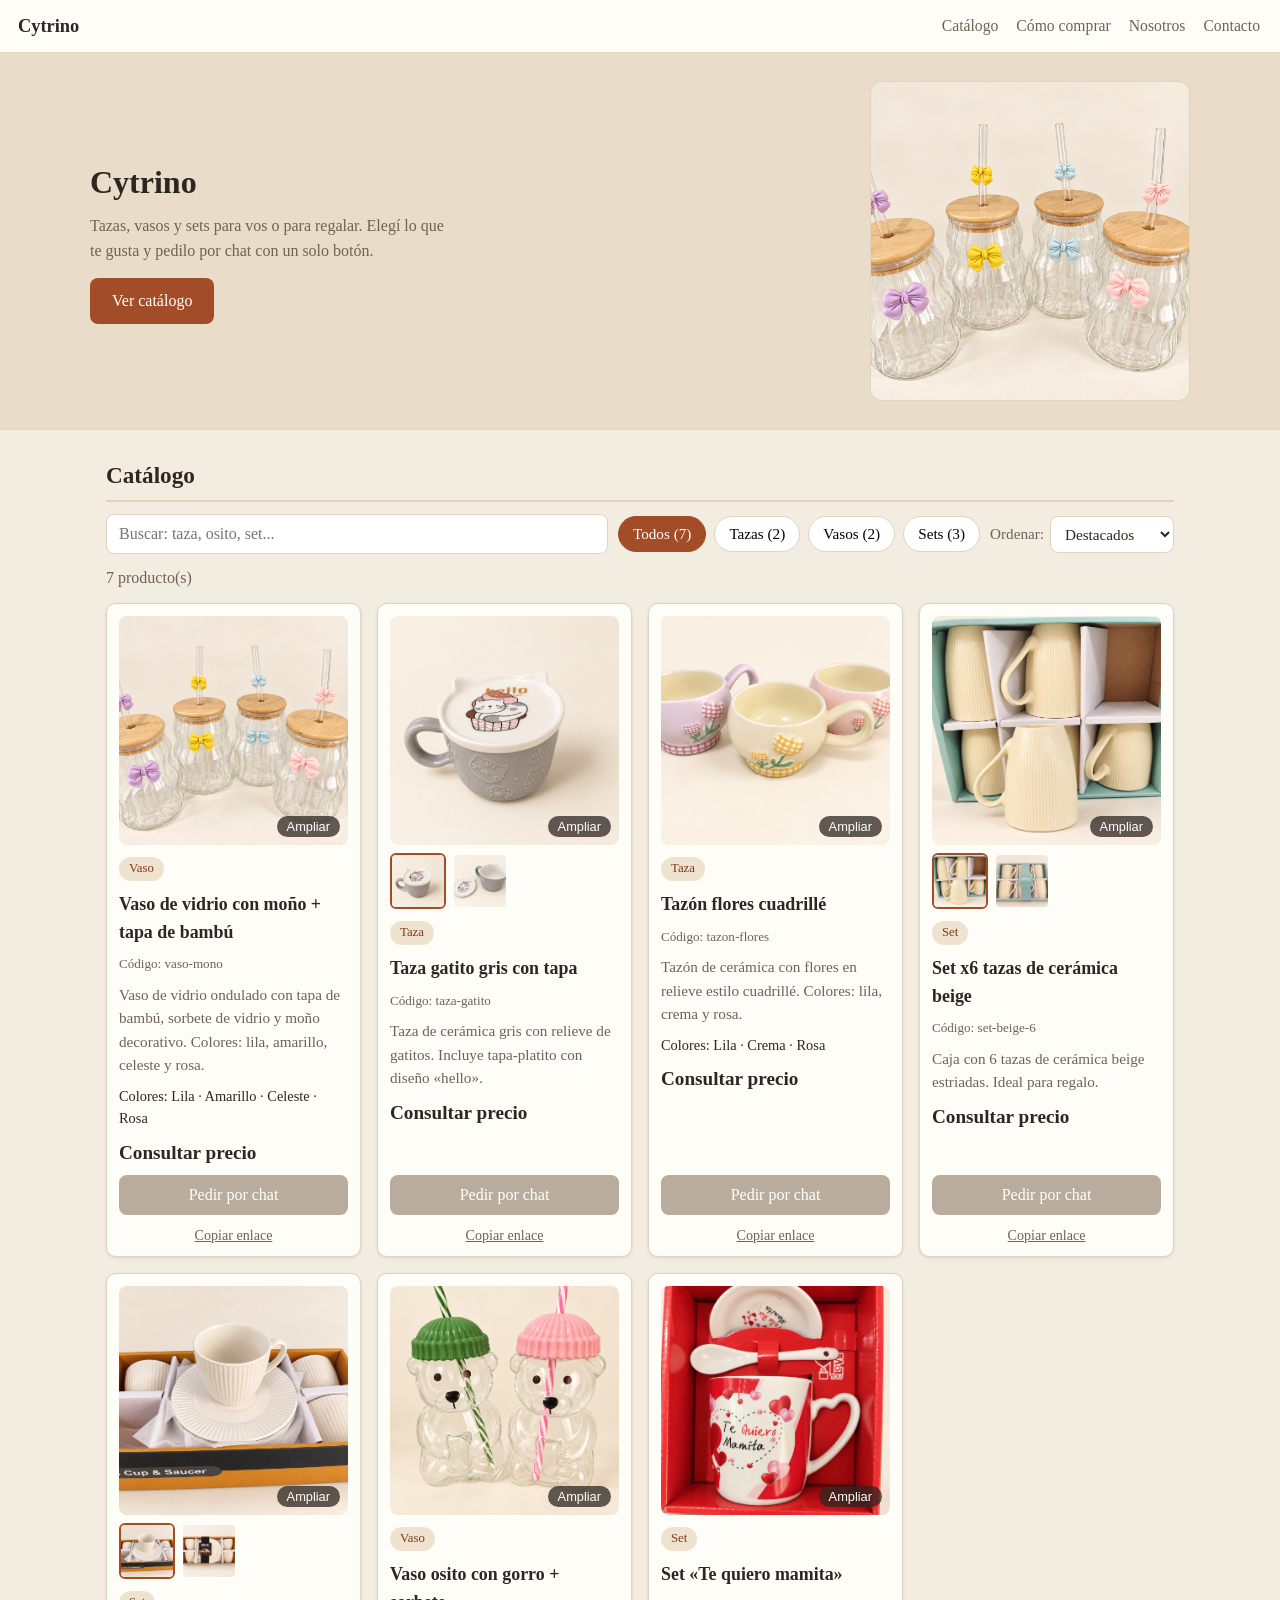
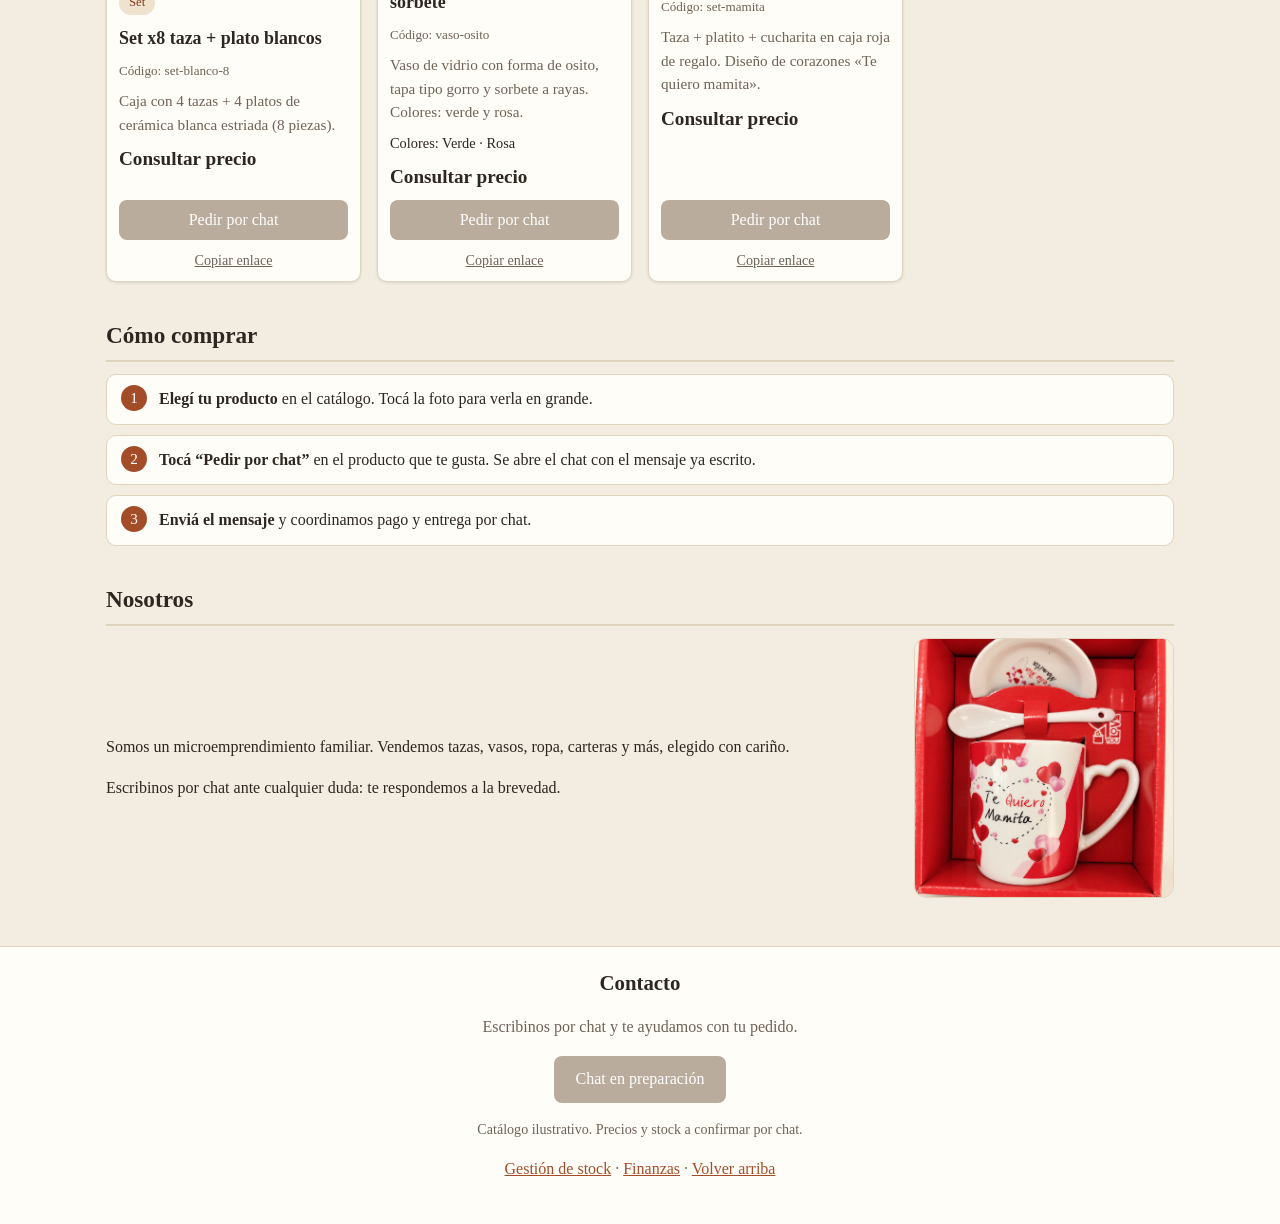
==== index.html @ cba18185 "feat: finanzas con ventas, gastos, costos, balance mensual y Excel" ====
<!DOCTYPE html>
<html lang="es">
<head>
  <meta charset="UTF-8">
  <meta name="viewport" content="width=device-width, initial-scale=1.0">
  <title>Catálogo</title>
  <meta name="description" content="Catálogo en línea: tazas, vasos y sets. Elegí lo que te gusta y pedilo por chat.">
  <link rel="icon" href="assets/img/favicon.svg" type="image/svg+xml">
  <link rel="stylesheet" href="assets/css/styles.css">
</head>
<body>
  <a class="salto" href="#catalogo">Saltar al catálogo</a>
  <nav class="barra" aria-label="Navegación principal">
    <a class="marca" href="#inicio" id="marca-tienda">Catálogo</a>
    <div class="enlaces">
      <a href="#catalogo">Catálogo</a>
      <a href="#como-comprar">Cómo comprar</a>
      <a href="#nosotros">Nosotros</a>
      <a href="#contacto">Contacto</a>
    </div>
  </nav>

  <header class="portada" id="inicio">
    <div class="portada-interior">
      <div class="portada-texto">
        <h1 id="nombre-tienda">Catálogo</h1>
        <p class="subtitulo">Tazas, vasos y sets para vos o para regalar. Elegí lo que te gusta y pedilo por chat con un solo botón.</p>
        <a class="boton boton-portada" href="#catalogo">Ver catálogo</a>
      </div>
      <img class="portada-foto" src="assets/img/taza_01.png" alt="Vasos de vidrio con moño, tapa de bambú y sorbete" fetchpriority="high">
    </div>
  </header>

  <main>
    <section id="catalogo" aria-labelledby="titulo-catalogo">
      <h2 id="titulo-catalogo">Catálogo</h2>
      <div class="controles">
        <input id="buscador" type="search" placeholder="Buscar: taza, osito, set..." aria-label="Buscar productos">
        <div id="filtros" role="group" aria-label="Filtrar por categoría">
          <button type="button" data-cat="todos" class="activo">Todos</button>
          <button type="button" data-cat="tazas">Tazas</button>
          <button type="button" data-cat="vasos">Vasos</button>
          <button type="button" data-cat="sets">Sets</button>
        </div>
        <label class="orden-label" for="orden">Ordenar:
          <select id="orden">
            <option value="original">Destacados</option>
            <option value="az">Nombre A–Z</option>
            <option value="za">Nombre Z–A</option>
          </select>
        </label>
      </div>
      <p id="estado" role="status" aria-live="polite">Cargando catálogo...</p>
      <div id="grilla"></div>
    </section>

    <section id="como-comprar" aria-labelledby="titulo-como">
      <h2 id="titulo-como">Cómo comprar</h2>
      <ol class="pasos">
        <li><strong>Elegí tu producto</strong> en el catálogo. Tocá la foto para verla en grande.</li>
        <li><strong>Tocá “Pedir por chat”</strong> en el producto que te gusta. Se abre el chat con el mensaje ya escrito.</li>
        <li><strong>Enviá el mensaje</strong> y coordinamos pago y entrega por chat.</li>
      </ol>
    </section>

    <section id="nosotros" aria-labelledby="titulo-nosotros">
      <h2 id="titulo-nosotros">Nosotros</h2>
      <div class="nosotros-interior">
        <div>
          <p>Somos un microemprendimiento familiar. Vendemos tazas, vasos, ropa, carteras y más, elegido con cariño.</p>
          <p>Escribinos por chat ante cualquier duda: te respondemos a la brevedad.</p>
        </div>
        <img class="nosotros-foto" src="assets/img/taza_10.png" alt="Set de taza Te quiero mamita con platito y cuchara en caja de regalo" loading="lazy">
      </div>
    </section>
  </main>

  <footer class="pie" id="contacto">
    <h2>Contacto</h2>
    <p id="contacto-linea">Escribinos por chat y te ayudamos con tu pedido.</p>
    <p><a id="contacto-boton" class="boton" href="#contacto">Abrir chat</a></p>
    <p class="pie-nota">Catálogo ilustrativo. Precios y stock a confirmar por chat.</p>
    <p><a class="arriba" href="stock.html">Gestión de stock</a> · <a class="arriba" href="finanzas.html">Finanzas</a> · <a class="arriba" href="#inicio">Volver arriba</a></p>
  </footer>

  <div id="lightbox" class="lightbox" hidden role="dialog" aria-modal="true" aria-label="Foto ampliada del producto">
    <button type="button" class="lb-cerrar" aria-label="Cerrar foto ampliada">×</button>
    <button type="button" class="lb-anterior" aria-label="Foto anterior">‹</button>
    <figure class="lb-marco">
      <img id="lb-foto" src="" alt="">
      <figcaption id="lb-texto"></figcaption>
    </figure>
    <button type="button" class="lb-siguiente" aria-label="Foto siguiente">›</button>
  </div>

  <script src="assets/js/config.js"></script>
  <script src="assets/js/config.local.js"></script>
  <script src="assets/js/app.js"></script>
</body>
</html>
---- assets/css/styles.css ----
/* Catálogo simple y legible. Sin dependencias. */
:root {
  --fondo: #f3ece1;
  --tarjeta: #fffdf8;
  --texto: #2e2620;
  --suave: #6f6257;
  --acento: #a34d28;
  --acento-oscuro: #7f3a1e;
  --borde: #e0d3c0;
  --sombra: 0 1px 3px rgb(46 38 32 / 12%);
  --radio: 10px;
}

* { box-sizing: border-box; }

html { scroll-behavior: smooth; }

body {
  margin: 0;
  background: var(--fondo);
  color: var(--texto);
  font-family: Georgia, "Times New Roman", serif;
  line-height: 1.55;
}

body.sin-scroll { overflow: hidden; }

/* Foco visible para teclado */
a:focus-visible,
button:focus-visible,
input:focus-visible {
  outline: 3px solid var(--acento);
  outline-offset: 2px;
}

/* Barra de navegación */
.barra {
  position: sticky;
  top: 0;
  z-index: 20;
  display: flex;
  flex-wrap: wrap;
  gap: 6px 18px;
  align-items: center;
  padding: 10px 18px;
  background: var(--tarjeta);
  border-bottom: 1px solid var(--borde);
}

.marca {
  font-size: 1.15rem;
  font-weight: bold;
  color: var(--texto);
  text-decoration: none;
  margin-right: auto;
}

.barra .enlaces { display: flex; flex-wrap: wrap; gap: 4px 14px; }

.barra .enlaces a {
  color: var(--suave);
  text-decoration: none;
  font-size: 0.98rem;
  padding: 4px 2px;
}

.barra .enlaces a:hover { color: var(--acento); text-decoration: underline; }

/* Enlace para saltar al contenido (solo visible con teclado) */
.salto {
  position: absolute;
  left: 12px;
  top: -48px;
  background: var(--acento);
  color: #fff;
  padding: 8px 14px;
  border-radius: 0 0 8px 8px;
  z-index: 100;
  transition: top 0.15s ease;
}

.salto:focus { top: 0; color: #fff; }

/* Portada */
.portada {
  background: #e9dcc8;
  border-bottom: 1px solid var(--borde);
  padding: 28px 18px;
}

.portada-interior {
  max-width: 1100px;
  margin: 0 auto;
  display: flex;
  gap: 24px;
  align-items: center;
}

.portada-texto { flex: 1 1 320px; }

.portada-foto {
  flex: 0 1 320px;
  width: 320px;
  max-width: 38vw;
  aspect-ratio: 1;
  object-fit: cover;
  border-radius: 12px;
  border: 1px solid var(--borde);
}

.portada h1 { margin: 0 0 6px; font-size: 2rem; }

.subtitulo { margin: 0 0 14px; color: var(--suave); max-width: 46ch; }

.boton-portada { display: inline-block; }

/* Secciones */
main { max-width: 1100px; margin: 0 auto; padding: 10px 16px 30px; }

section { padding: 18px 0; }

section h2 {
  font-size: 1.45rem;
  margin: 0 0 12px;
  padding-bottom: 6px;
  border-bottom: 2px solid var(--borde);
}

.controles {
  display: flex;
  flex-wrap: wrap;
  gap: 10px;
  align-items: center;
}

#buscador {
  flex: 1 1 220px;
  padding: 10px 12px;
  border: 1px solid var(--borde);
  border-radius: 8px;
  font-size: 1rem;
  font-family: inherit;
}

#filtros { display: flex; gap: 8px; flex-wrap: wrap; }

#filtros button {
  padding: 8px 14px;
  border: 1px solid var(--borde);
  background: #fff;
  border-radius: 999px;
  cursor: pointer;
  font-size: 0.95rem;
  font-family: inherit;
}

#filtros button.activo {
  background: var(--acento);
  border-color: var(--acento);
  color: #fff;
}

#estado { color: var(--suave); margin: 12px 0; }

.orden-label {
  color: var(--suave);
  font-size: 0.95rem;
  display: flex;
  gap: 6px;
  align-items: center;
}

.orden-label select {
  padding: 8px 10px;
  border: 1px solid var(--borde);
  border-radius: 8px;
  font-size: 0.95rem;
  font-family: inherit;
  background: #fff;
  color: var(--texto);
}

.limpiar {
  background: none;
  border: none;
  color: var(--acento);
  text-decoration: underline;
  cursor: pointer;
  font-size: 1rem;
  font-family: inherit;
  padding: 0;
}

#grilla {
  display: grid;
  grid-template-columns: repeat(auto-fill, minmax(250px, 1fr));
  gap: 16px;
}

/* Tarjeta de producto */
.tarjeta {
  background: var(--tarjeta);
  border: 1px solid var(--borde);
  border-radius: var(--radio);
  box-shadow: var(--sombra);
  padding: 12px;
  display: flex;
  flex-direction: column;
  gap: 8px;
}

.foto-boton {
  position: relative;
  display: block;
  width: 100%;
  padding: 0;
  border: none;
  border-radius: 8px;
  overflow: hidden;
  background: #efe6d8;
  cursor: zoom-in;
}

.foto {
  display: block;
  width: 100%;
  aspect-ratio: 1;
  height: auto;
  max-height: 260px;
  object-fit: cover;
}

.lupa {
  position: absolute;
  right: 8px;
  bottom: 8px;
  background: rgb(46 38 32 / 75%);
  color: #fff;
  font-size: 0.8rem;
  padding: 3px 10px;
  border-radius: 999px;
}

.miniaturas { display: flex; gap: 6px; }
.miniaturas:empty { display: none; }

.mini {
  border: 2px solid transparent;
  border-radius: 6px;
  padding: 0;
  cursor: pointer;
  background: none;
}

.mini img {
  display: block;
  width: 52px;
  height: 52px;
  object-fit: cover;
  border-radius: 4px;
}

.mini-activa { border-color: var(--acento); }

.insignia {
  margin: 4px 0 0;
  align-self: flex-start;
  font-size: 0.8rem;
  color: var(--acento-oscuro);
  background: #efe2cf;
  border-radius: 999px;
  padding: 2px 10px;
}

.nombre { margin: 2px 0 0; font-size: 1.12rem; }
.codigo { margin: 0; font-size: 0.82rem; color: var(--suave); }

.tarjeta.resaltado {
  border-color: var(--acento);
  box-shadow: 0 0 0 3px rgb(163 77 40 / 25%);
}

.copiar {
  background: none;
  border: none;
  color: var(--suave);
  text-decoration: underline;
  cursor: pointer;
  font-size: 0.88rem;
  font-family: inherit;
  padding: 4px 0 0;
  align-self: center;
}

.copiar:hover { color: var(--acento); }
.descripcion { margin: 0; color: var(--suave); font-size: 0.95rem; }
.variantes { margin: 0; font-size: 0.9rem; }
.precio { margin: 0; font-size: 1.2rem; font-weight: bold; }

.boton {
  display: block;
  text-align: center;
  margin-top: auto;
  padding: 11px;
  background: var(--acento);
  color: #fff;
  text-decoration: none;
  border: none;
  border-radius: 8px;
  font-size: 1rem;
  cursor: pointer;
  font-family: inherit;
}

a.boton { width: fit-content; padding: 11px 22px; }
.tarjeta .boton { width: 100%; }

.boton:hover { background: var(--acento-oscuro); }
.boton-apagado { background: #b9ac9c; cursor: default; }
.boton-apagado:hover { background: #b9ac9c; }

/* Pasos de compra */
.pasos {
  margin: 0;
  padding: 0;
  list-style: none;
  counter-reset: paso;
  display: grid;
  gap: 10px;
}

.pasos li {
  counter-increment: paso;
  background: var(--tarjeta);
  border: 1px solid var(--borde);
  border-radius: var(--radio);
  padding: 12px 14px 12px 52px;
  position: relative;
}

.pasos li::before {
  content: counter(paso);
  position: absolute;
  left: 14px;
  top: 10px;
  width: 26px;
  height: 26px;
  border-radius: 50%;
  background: var(--acento);
  color: #fff;
  font-size: 0.95rem;
  text-align: center;
  line-height: 26px;
}

/* Nosotros */
.nosotros-interior {
  display: flex;
  gap: 24px;
  align-items: center;
}

.nosotros-interior div { flex: 1 1 320px; }

.nosotros-foto {
  flex: 0 1 260px;
  width: 260px;
  max-width: 36vw;
  aspect-ratio: 1;
  object-fit: cover;
  border-radius: 12px;
  border: 1px solid var(--borde);
}

/* Pie / contacto */
.pie {
  border-top: 1px solid var(--borde);
  background: var(--tarjeta);
  padding: 20px 18px 26px;
  text-align: center;
}

.pie h2 { font-size: 1.3rem; margin: 0 0 6px; }
.pie p { color: var(--suave); }
.pie .boton { margin: 0 auto; }
.pie-nota { font-size: 0.88rem; }
.arriba { color: var(--acento); }

/* Lightbox */
.lightbox {
  position: fixed;
  inset: 0;
  z-index: 50;
  background: rgb(30 24 19 / 88%);
  display: flex;
  align-items: center;
  justify-content: center;
  gap: 8px;
  padding: 16px;
}

.lightbox[hidden] { display: none; }

.lb-marco {
  margin: 0;
  max-width: min(860px, 92vw);
  text-align: center;
}

.lb-marco img {
  max-width: 100%;
  max-height: 78vh;
  border-radius: 8px;
  background: #fff;
}

.lb-marco figcaption { color: #f3ece1; margin-top: 8px; }

.lb-cerrar,
.lb-anterior,
.lb-siguiente {
  border: 1px solid #f3ece1;
  background: transparent;
  color: #f3ece1;
  border-radius: 50%;
  width: 44px;
  height: 44px;
  font-size: 1.6rem;
  line-height: 1;
  cursor: pointer;
  flex-shrink: 0;
}

.lb-cerrar {
  position: absolute;
  top: 12px;
  right: 12px;
}

.lb-cerrar:hover,
.lb-anterior:hover,
.lb-siguiente:hover {
  background: var(--acento);
  border-color: var(--acento);
}

@media (max-width: 640px) {
  .portada-interior { flex-direction: column; align-items: stretch; }
  .portada-foto { width: 100%; max-width: none; flex: none; }
  .portada h1 { font-size: 1.6rem; }
  .nosotros-interior { flex-direction: column; align-items: stretch; }
  .nosotros-foto { width: 100%; max-width: none; flex: none; }
}

@media (max-width: 560px) {
  .lb-anterior, .lb-siguiente { width: 38px; height: 38px; }
}

/* Stock: tablas y formulario */
.ayuda { color: var(--suave); margin-top: 0; }

.tabla-wrap { overflow-x: auto; }

table {
  width: 100%;
  border-collapse: collapse;
  background: var(--tarjeta);
  border: 1px solid var(--borde);
  border-radius: var(--radio);
  overflow: hidden;
}

th, td {
  text-align: left;
  padding: 10px 12px;
  border-bottom: 1px solid var(--borde);
}

thead th { background: #efe2cf; }

tbody tr:last-child th,
tbody tr:last-child td { border-bottom: none; }

tr.sin-stock td { color: var(--suave); }
tr.balance-negativo td { color: var(--acento-oscuro); font-weight: bold; }

.formulario {
  display: grid;
  gap: 12px;
  max-width: 520px;
  background: var(--tarjeta);
  border: 1px solid var(--borde);
  border-radius: var(--radio);
  padding: 16px;
}

.formulario label { display: grid; gap: 4px; }

.formulario input,
.formulario select {
  padding: 10px 12px;
  border: 1px solid var(--borde);
  border-radius: 8px;
  font-size: 1rem;
  font-family: inherit;
}

.formulario .boton { width: 100%; }

#aviso-mov {
  background: var(--tarjeta);
  border: 1px solid var(--borde);
  border-radius: 8px;
  padding: 10px 12px;
  max-width: 520px;
}

.borrar {
  background: none;
  border: none;
  color: var(--acento);
  text-decoration: underline;
  cursor: pointer;
  font-size: 0.9rem;
  font-family: inherit;
  padding: 2px 0;
}

.fila-botones { display: flex; flex-wrap: wrap; gap: 10px; }

.boton-secundario {
  background: var(--tarjeta);
  color: var(--texto);
  border: 1px solid var(--borde);
  margin-top: 0;
}

.boton-secundario:hover { background: #efe2cf; }

.boton-archivo { cursor: pointer; }

.solo-lectores {
  position: absolute;
  width: 1px;
  height: 1px;
  overflow: hidden;
  clip: rect(0 0 0 0);
}

@media (prefers-reduced-motion: reduce) {
  html { scroll-behavior: auto; }
  * { transition: none !important; }
}
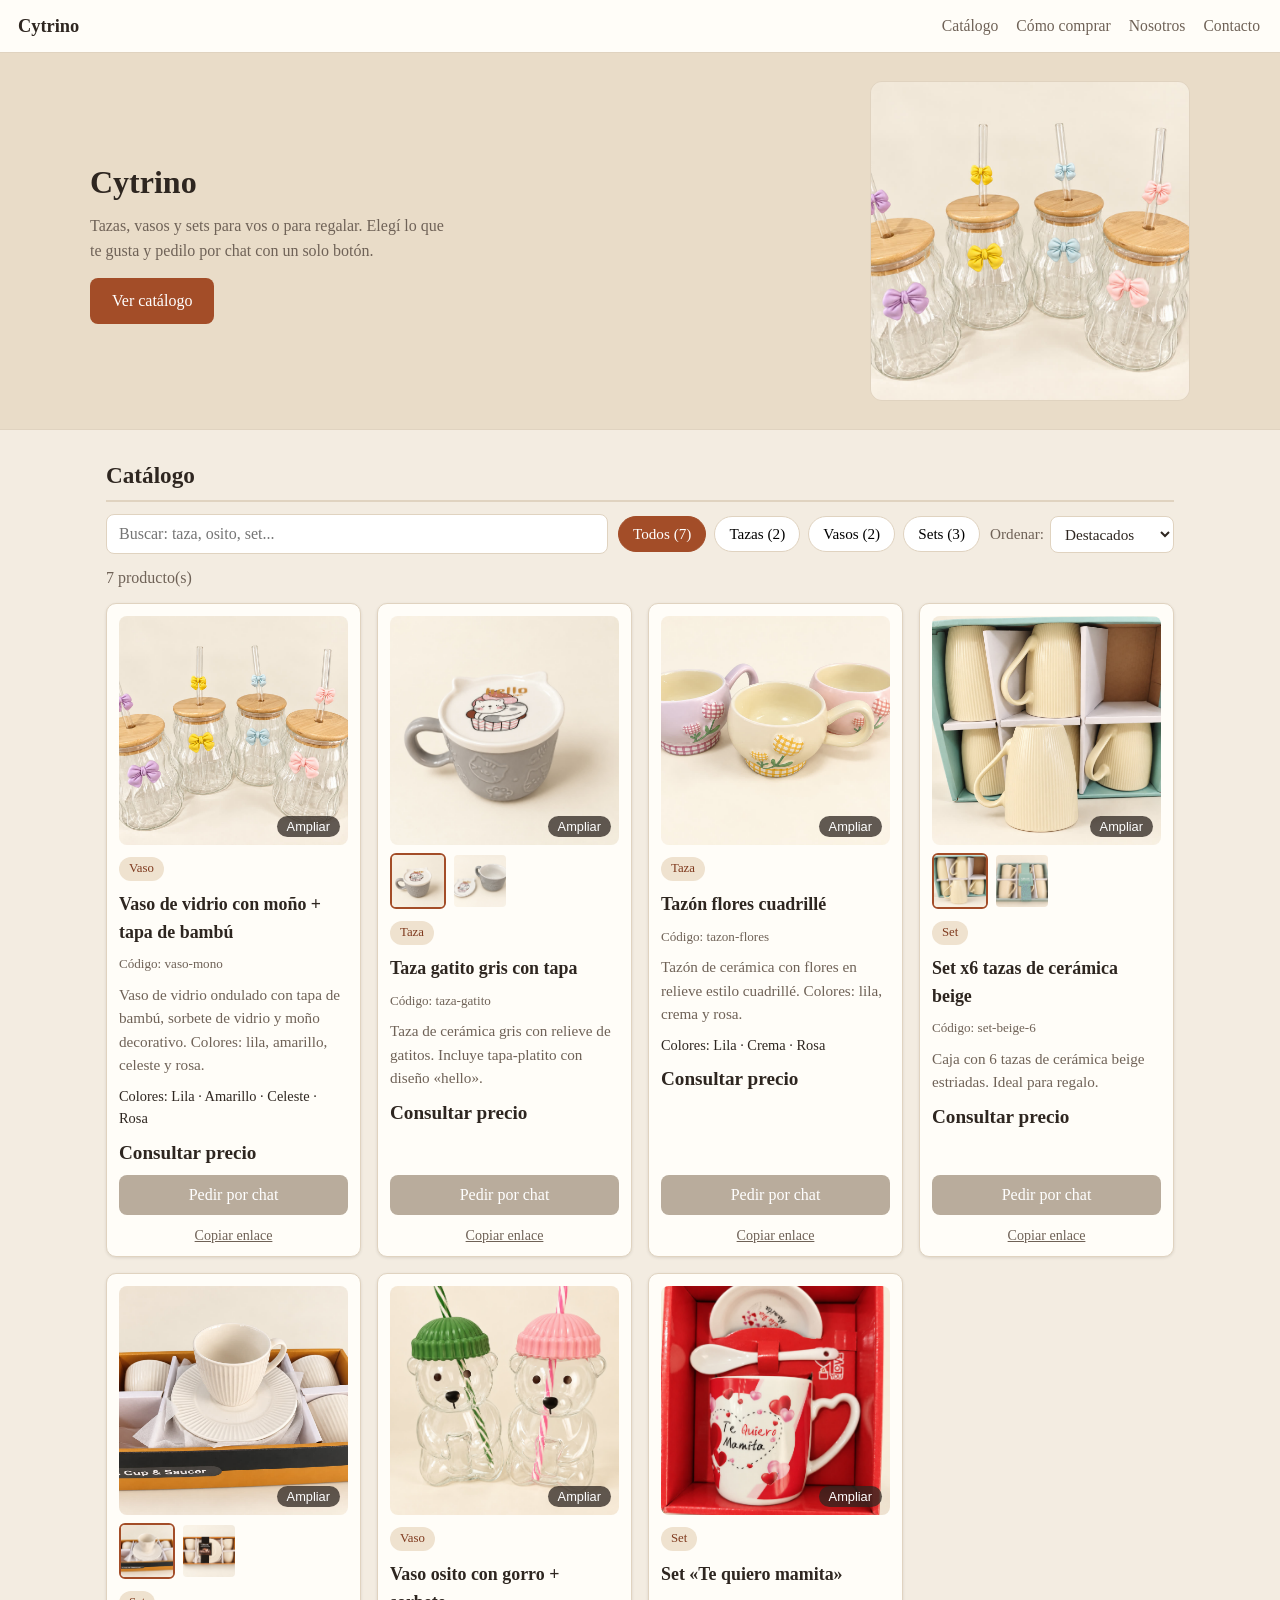
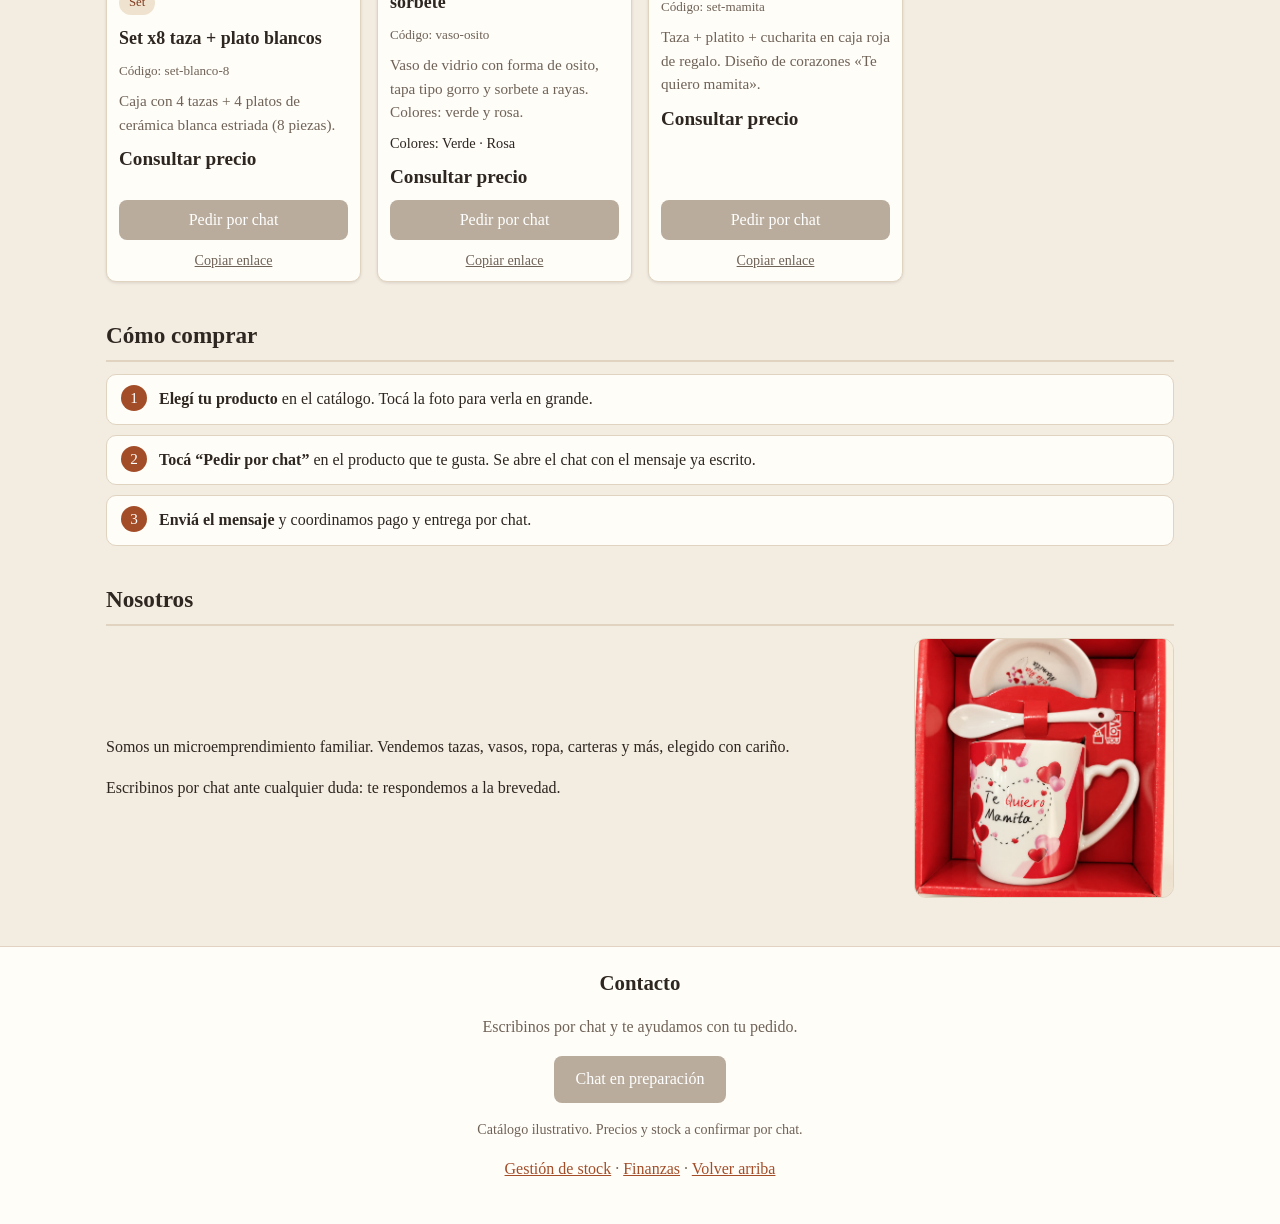
==== commit 466224d1: "perf: fotos a JPG web 1200px (16MB a 860KB)" ====
--- a/index.html
+++ b/index.html
@@ -27,7 +27,7 @@
         <p class="subtitulo">Tazas, vasos y sets para vos o para regalar. Elegí lo que te gusta y pedilo por chat con un solo botón.</p>
         <a class="boton boton-portada" href="#catalogo">Ver catálogo</a>
       </div>
-      <img class="portada-foto" src="assets/img/taza_01.png" alt="Vasos de vidrio con moño, tapa de bambú y sorbete" fetchpriority="high">
+      <img class="portada-foto" src="assets/img/taza_01.jpg" alt="Vasos de vidrio con moño, tapa de bambú y sorbete" fetchpriority="high">
     </div>
   </header>
 
@@ -70,7 +70,7 @@
           <p>Somos un microemprendimiento familiar. Vendemos tazas, vasos, ropa, carteras y más, elegido con cariño.</p>
           <p>Escribinos por chat ante cualquier duda: te respondemos a la brevedad.</p>
         </div>
-        <img class="nosotros-foto" src="assets/img/taza_10.png" alt="Set de taza Te quiero mamita con platito y cuchara en caja de regalo" loading="lazy">
+        <img class="nosotros-foto" src="assets/img/taza_10.jpg" alt="Set de taza Te quiero mamita con platito y cuchara en caja de regalo" loading="lazy">
       </div>
     </section>
   </main>
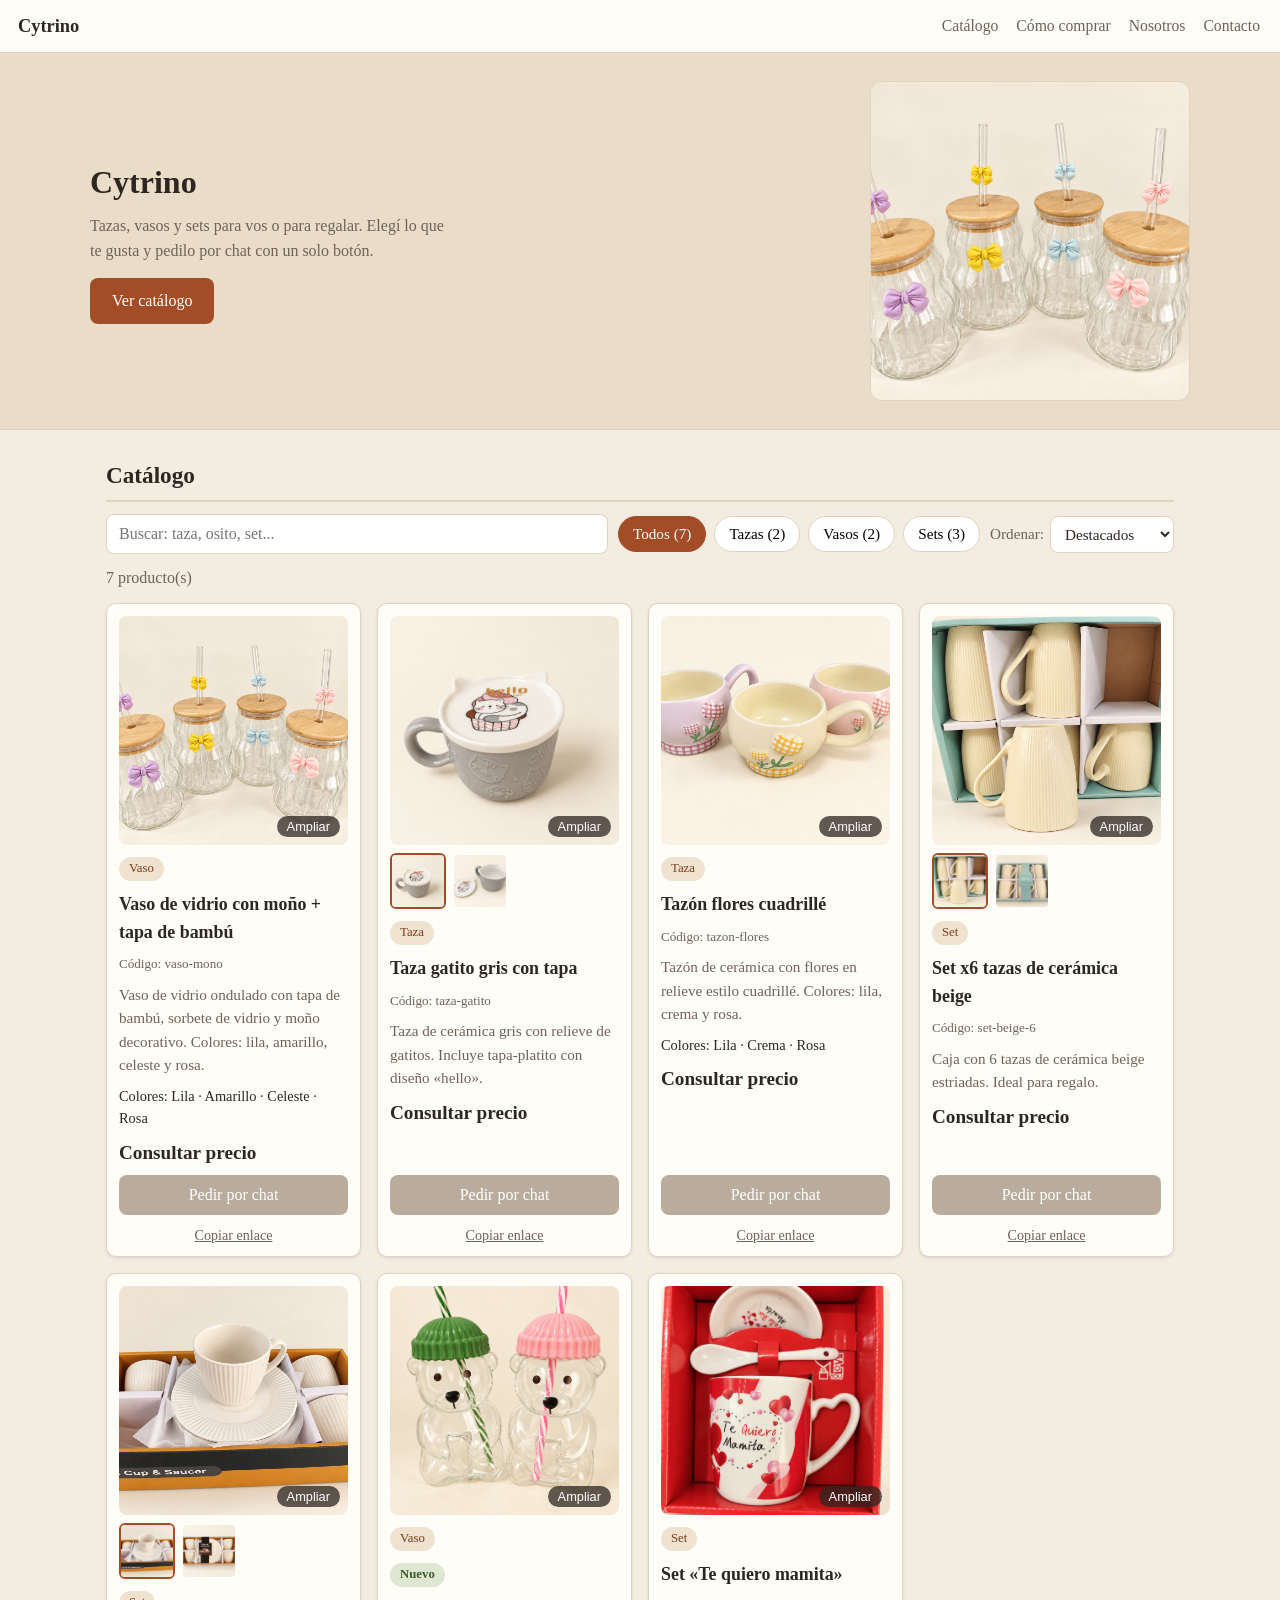
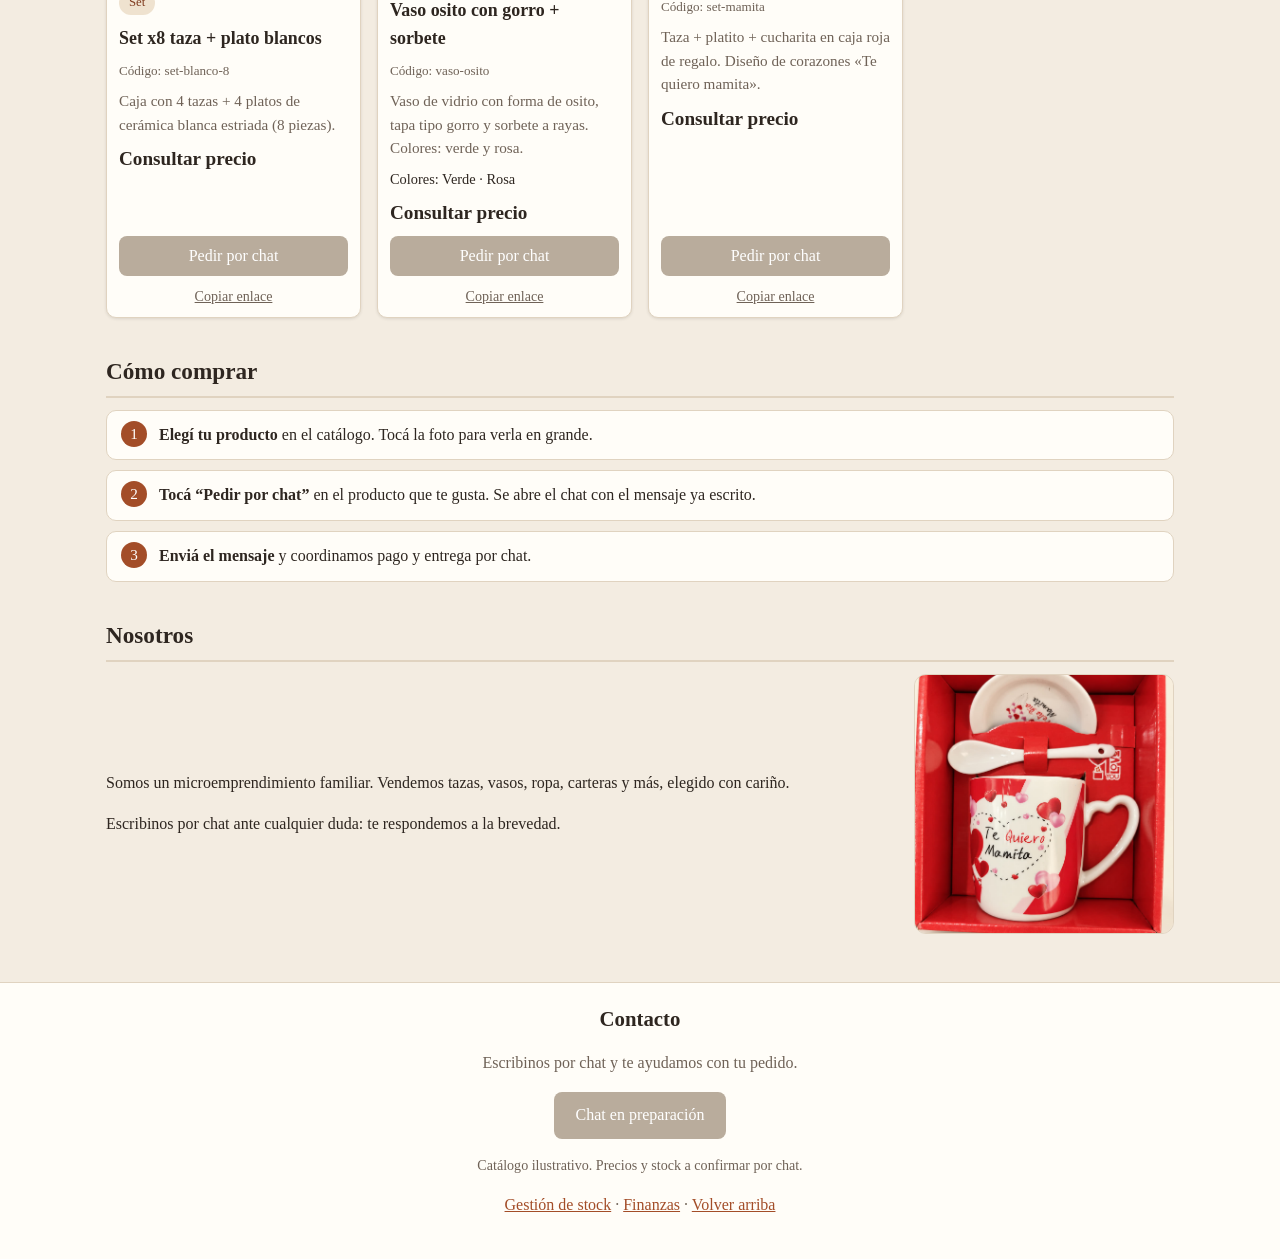
==== commit bb41d2ed: "feat: lightbox con pedido, sellos nuevo/oferta y trampa de foco" ====
--- a/index.html
+++ b/index.html
@@ -5,6 +5,15 @@
   <meta name="viewport" content="width=device-width, initial-scale=1.0">
   <title>Catálogo</title>
   <meta name="description" content="Catálogo en línea: tazas, vasos y sets. Elegí lo que te gusta y pedilo por chat.">
+  <meta name="theme-color" content="#a34d28">
+  <meta property="og:type" content="website">
+  <meta property="og:locale" content="es_AR">
+  <meta property="og:site_name" content="Cytrino">
+  <meta property="og:title" content="Cytrino — Catálogo">
+  <meta property="og:description" content="Tazas, vasos y sets para vos o para regalar. Pedí por chat con un solo botón.">
+  <meta property="og:url" content="https://ignapetit25-tech.github.io/emprendimiento/">
+  <meta property="og:image" content="https://ignapetit25-tech.github.io/emprendimiento/assets/img/taza_01.jpg">
+  <meta name="twitter:card" content="summary_large_image">
   <link rel="icon" href="assets/img/favicon.svg" type="image/svg+xml">
   <link rel="stylesheet" href="assets/css/styles.css">
 </head>
@@ -89,6 +98,10 @@
     <figure class="lb-marco">
       <img id="lb-foto" src="" alt="">
       <figcaption id="lb-texto"></figcaption>
+      <div class="lb-datos">
+        <span id="lb-precio"></span>
+        <span id="lb-pedido"></span>
+      </div>
     </figure>
     <button type="button" class="lb-siguiente" aria-label="Foto siguiente">›</button>
   </div>
--- a/assets/css/styles.css
+++ b/assets/css/styles.css
@@ -271,6 +271,18 @@
   border-radius: 999px;
   padding: 2px 10px;
 }
+
+.sello {
+  margin: 4px 0 0;
+  align-self: flex-start;
+  font-size: 0.8rem;
+  font-weight: bold;
+  border-radius: 999px;
+  padding: 2px 10px;
+}
+
+.sello-nuevo { background: #dde7d2; color: #3f5a2b; }
+.sello-oferta { background: var(--acento); color: #fff; }
 
 .nombre { margin: 2px 0 0; font-size: 1.12rem; }
 .codigo { margin: 0; font-size: 0.82rem; color: var(--suave); }
@@ -416,6 +428,19 @@
 
 .lb-marco figcaption { color: #f3ece1; margin-top: 8px; }
 
+.lb-datos {
+  display: flex;
+  gap: 12px;
+  align-items: center;
+  justify-content: center;
+  flex-wrap: wrap;
+  margin-top: 8px;
+}
+
+#lb-precio { color: #f3ece1; font-size: 1.15rem; font-weight: bold; }
+
+.lb-datos .boton { margin-top: 0; }
+
 .lb-cerrar,
 .lb-anterior,
 .lb-siguiente {
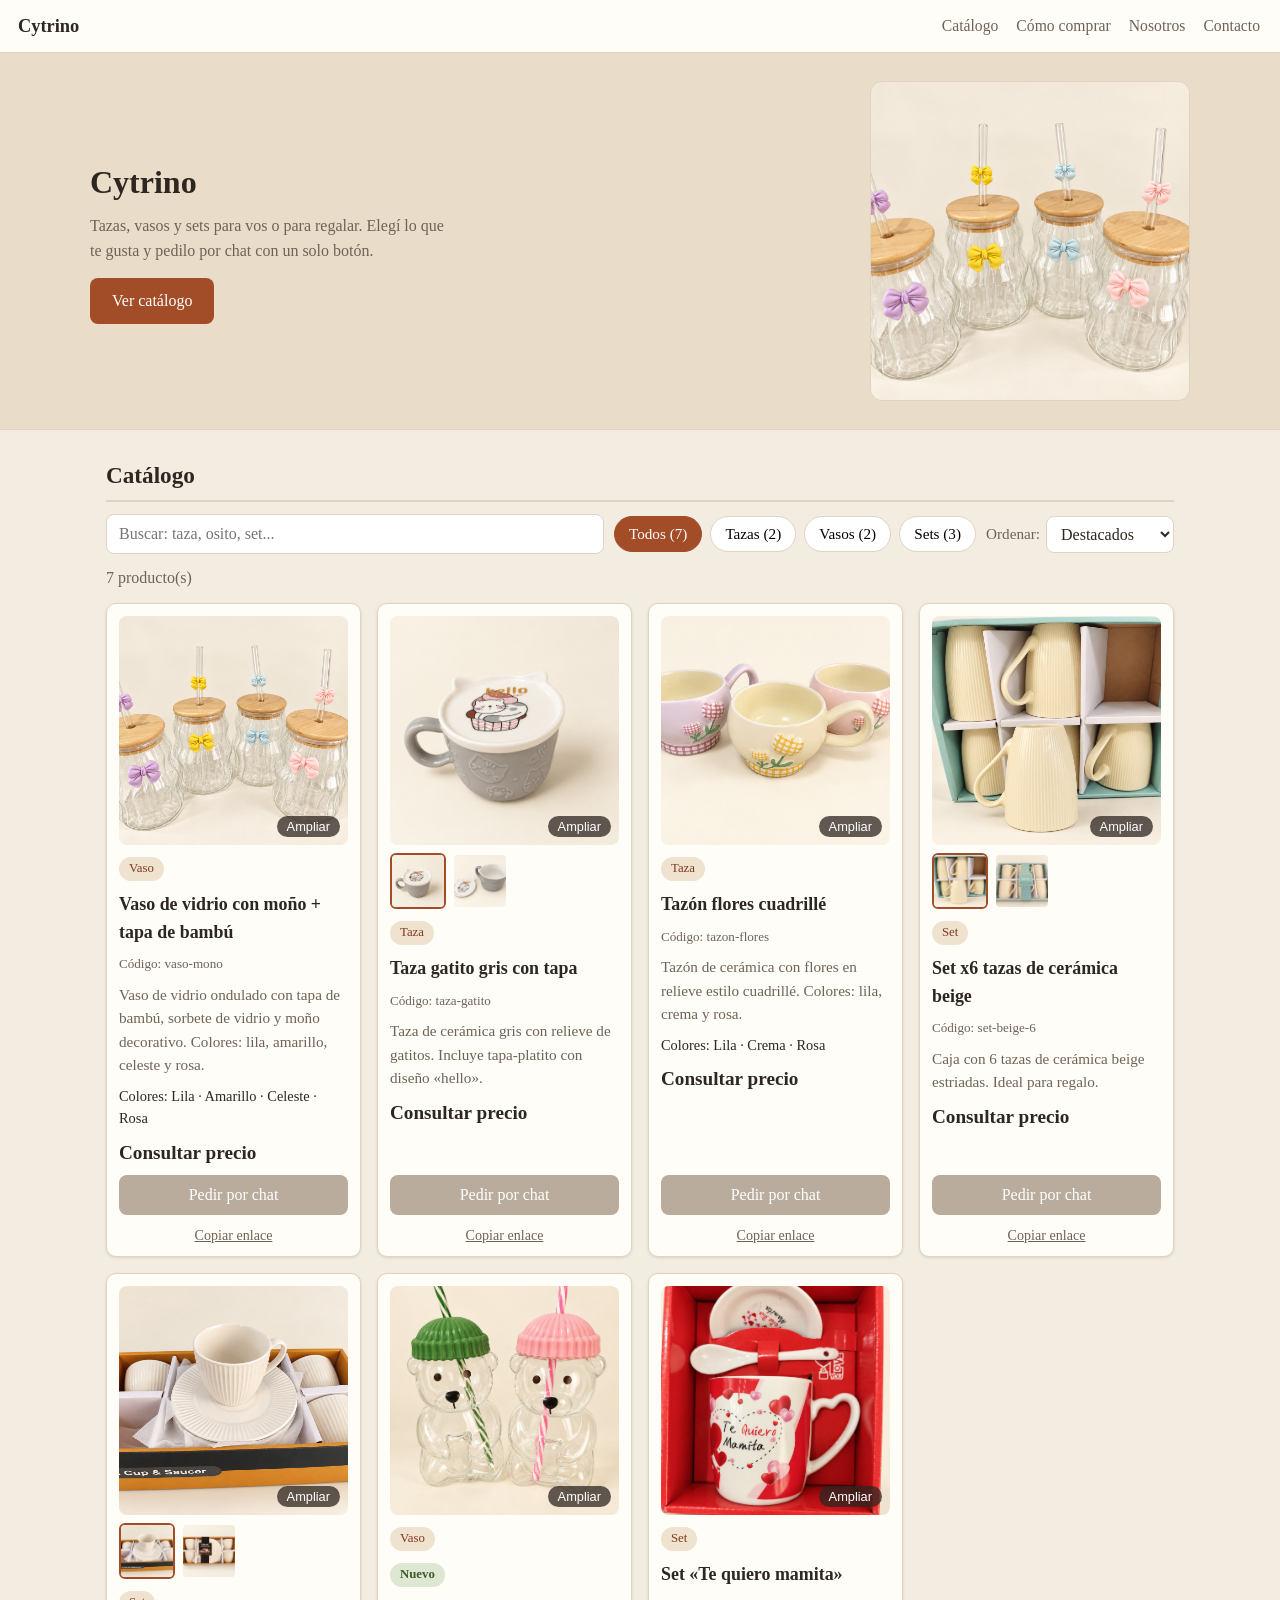
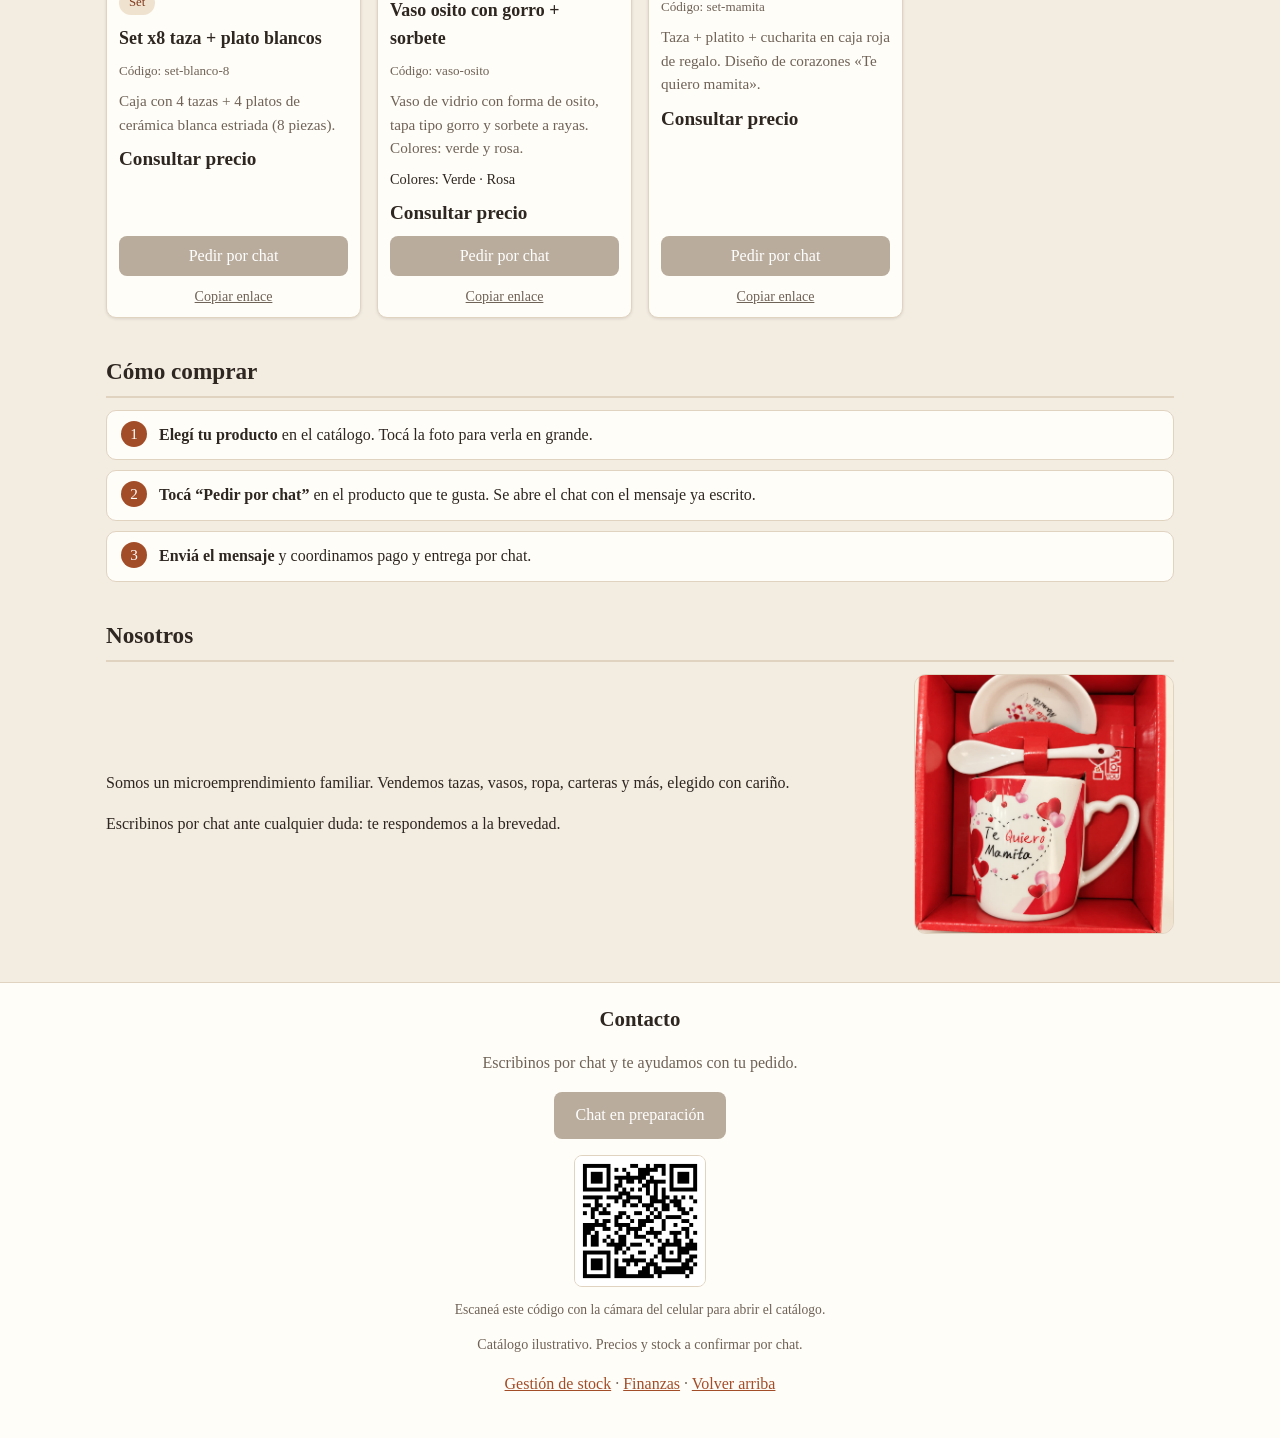
==== commit ce012761: "feat: pulir efectos y version movil con QR para mama" ====
--- a/index.html
+++ b/index.html
@@ -88,6 +88,10 @@
     <h2>Contacto</h2>
     <p id="contacto-linea">Escribinos por chat y te ayudamos con tu pedido.</p>
     <p><a id="contacto-boton" class="boton" href="#contacto">Abrir chat</a></p>
+    <figure class="qr">
+      <img src="assets/img/qr-catalogo.png" alt="Código QR para abrir el catálogo en el celular" loading="lazy">
+      <figcaption>Escaneá este código con la cámara del celular para abrir el catálogo.</figcaption>
+    </figure>
     <p class="pie-nota">Catálogo ilustrativo. Precios y stock a confirmar por chat.</p>
     <p><a class="arriba" href="stock.html">Gestión de stock</a> · <a class="arriba" href="finanzas.html">Finanzas</a> · <a class="arriba" href="#inicio">Volver arriba</a></p>
   </footer>
--- a/assets/css/styles.css
+++ b/assets/css/styles.css
@@ -15,6 +15,8 @@
 
 html { scroll-behavior: smooth; }
 
+::selection { background: #e2c9a8; color: var(--texto); }
+
 body {
   margin: 0;
   background: var(--fondo);
@@ -45,6 +47,7 @@
   padding: 10px 18px;
   background: var(--tarjeta);
   border-bottom: 1px solid var(--borde);
+  transition: box-shadow 200ms ease;
 }
 
 .marca {
@@ -65,6 +68,8 @@
 }
 
 .barra .enlaces a:hover { color: var(--acento); text-decoration: underline; }
+
+.barra.con-sombra { box-shadow: 0 2px 8px rgb(46 38 32 / 14%); }
 
 /* Enlace para saltar al contenido (solo visible con teclado) */
 .salto {
@@ -117,7 +122,8 @@
 /* Secciones */
 main { max-width: 1100px; margin: 0 auto; padding: 10px 16px 30px; }
 
-section { padding: 18px 0; }
+section { padding: 18px 0; scroll-margin-top: 64px; }
+.pie { scroll-margin-top: 64px; }
 
 section h2 {
   font-size: 1.45rem;
@@ -152,6 +158,7 @@
   cursor: pointer;
   font-size: 0.95rem;
   font-family: inherit;
+  transition: background-color 150ms ease, border-color 150ms ease, color 150ms ease;
 }
 
 #filtros button.activo {
@@ -174,7 +181,7 @@
   padding: 8px 10px;
   border: 1px solid var(--borde);
   border-radius: 8px;
-  font-size: 0.95rem;
+  font-size: 1rem; /* 16px evita el zoom automático en iPhone */
   font-family: inherit;
   background: #fff;
   color: var(--texto);
@@ -207,6 +214,13 @@
   display: flex;
   flex-direction: column;
   gap: 8px;
+  transition: transform 180ms ease, box-shadow 180ms ease;
+}
+
+.tarjeta:hover,
+.tarjeta:focus-within {
+  transform: translateY(-3px);
+  box-shadow: 0 4px 14px rgb(46 38 32 / 16%);
 }
 
 .foto-boton {
@@ -228,7 +242,11 @@
   height: auto;
   max-height: 260px;
   object-fit: cover;
-}
+  transition: opacity 150ms ease, transform 250ms ease;
+}
+
+.foto.cambiando { opacity: 0; }
+.foto-boton:hover .foto { transform: scale(1.03); }
 
 .lupa {
   position: absolute;
@@ -250,6 +268,7 @@
   padding: 0;
   cursor: pointer;
   background: none;
+  transition: border-color 150ms ease;
 }
 
 .mini img {
@@ -322,12 +341,14 @@
   font-size: 1rem;
   cursor: pointer;
   font-family: inherit;
+  transition: background-color 150ms ease, transform 100ms ease;
 }
 
 a.boton { width: fit-content; padding: 11px 22px; }
 .tarjeta .boton { width: 100%; }
 
 .boton:hover { background: var(--acento-oscuro); }
+.boton:active { transform: translateY(1px); }
 .boton-apagado { background: #b9ac9c; cursor: default; }
 .boton-apagado:hover { background: #b9ac9c; }
 
@@ -398,6 +419,16 @@
 .pie-nota { font-size: 0.88rem; }
 .arriba { color: var(--acento); }
 
+.qr { margin: 6px auto 0; }
+.qr img {
+  width: 132px;
+  height: 132px;
+  border: 1px solid var(--borde);
+  border-radius: 8px;
+  background: #fff;
+}
+.qr figcaption { font-size: 0.85rem; color: var(--suave); margin-top: 4px; }
+
 /* Lightbox */
 .lightbox {
   position: fixed;
@@ -409,9 +440,14 @@
   justify-content: center;
   gap: 8px;
   padding: 16px;
+  opacity: 0;
+  transition: opacity 180ms ease;
 }
 
 .lightbox[hidden] { display: none; }
+.lightbox.visible { opacity: 1; }
+.lightbox { cursor: zoom-out; }
+.lb-marco { cursor: default; }
 
 .lb-marco {
   margin: 0;
@@ -424,7 +460,12 @@
   max-height: 78vh;
   border-radius: 8px;
   background: #fff;
-}
+  transform: scale(0.97);
+  transition: transform 180ms ease, opacity 150ms ease;
+}
+
+.lightbox.visible .lb-marco img { transform: none; }
+.lb-marco img.cambiando { opacity: 0; }
 
 .lb-marco figcaption { color: #f3ece1; margin-top: 8px; }
 
@@ -478,7 +519,12 @@
 }
 
 @media (max-width: 560px) {
-  .lb-anterior, .lb-siguiente { width: 38px; height: 38px; }
+  /* En celular: foto arriba a lo ancho, flechas abajo cómodas para el dedo. */
+  .lightbox { flex-wrap: wrap; align-content: center; }
+  .lb-marco { order: -1; flex-basis: 100%; }
+  .lb-marco img { max-height: 62vh; }
+  .lb-anterior, .lb-siguiente { width: 48px; height: 48px; }
+  .barra .enlaces a { padding: 8px 6px; }
 }
 
 /* Stock: tablas y formulario */
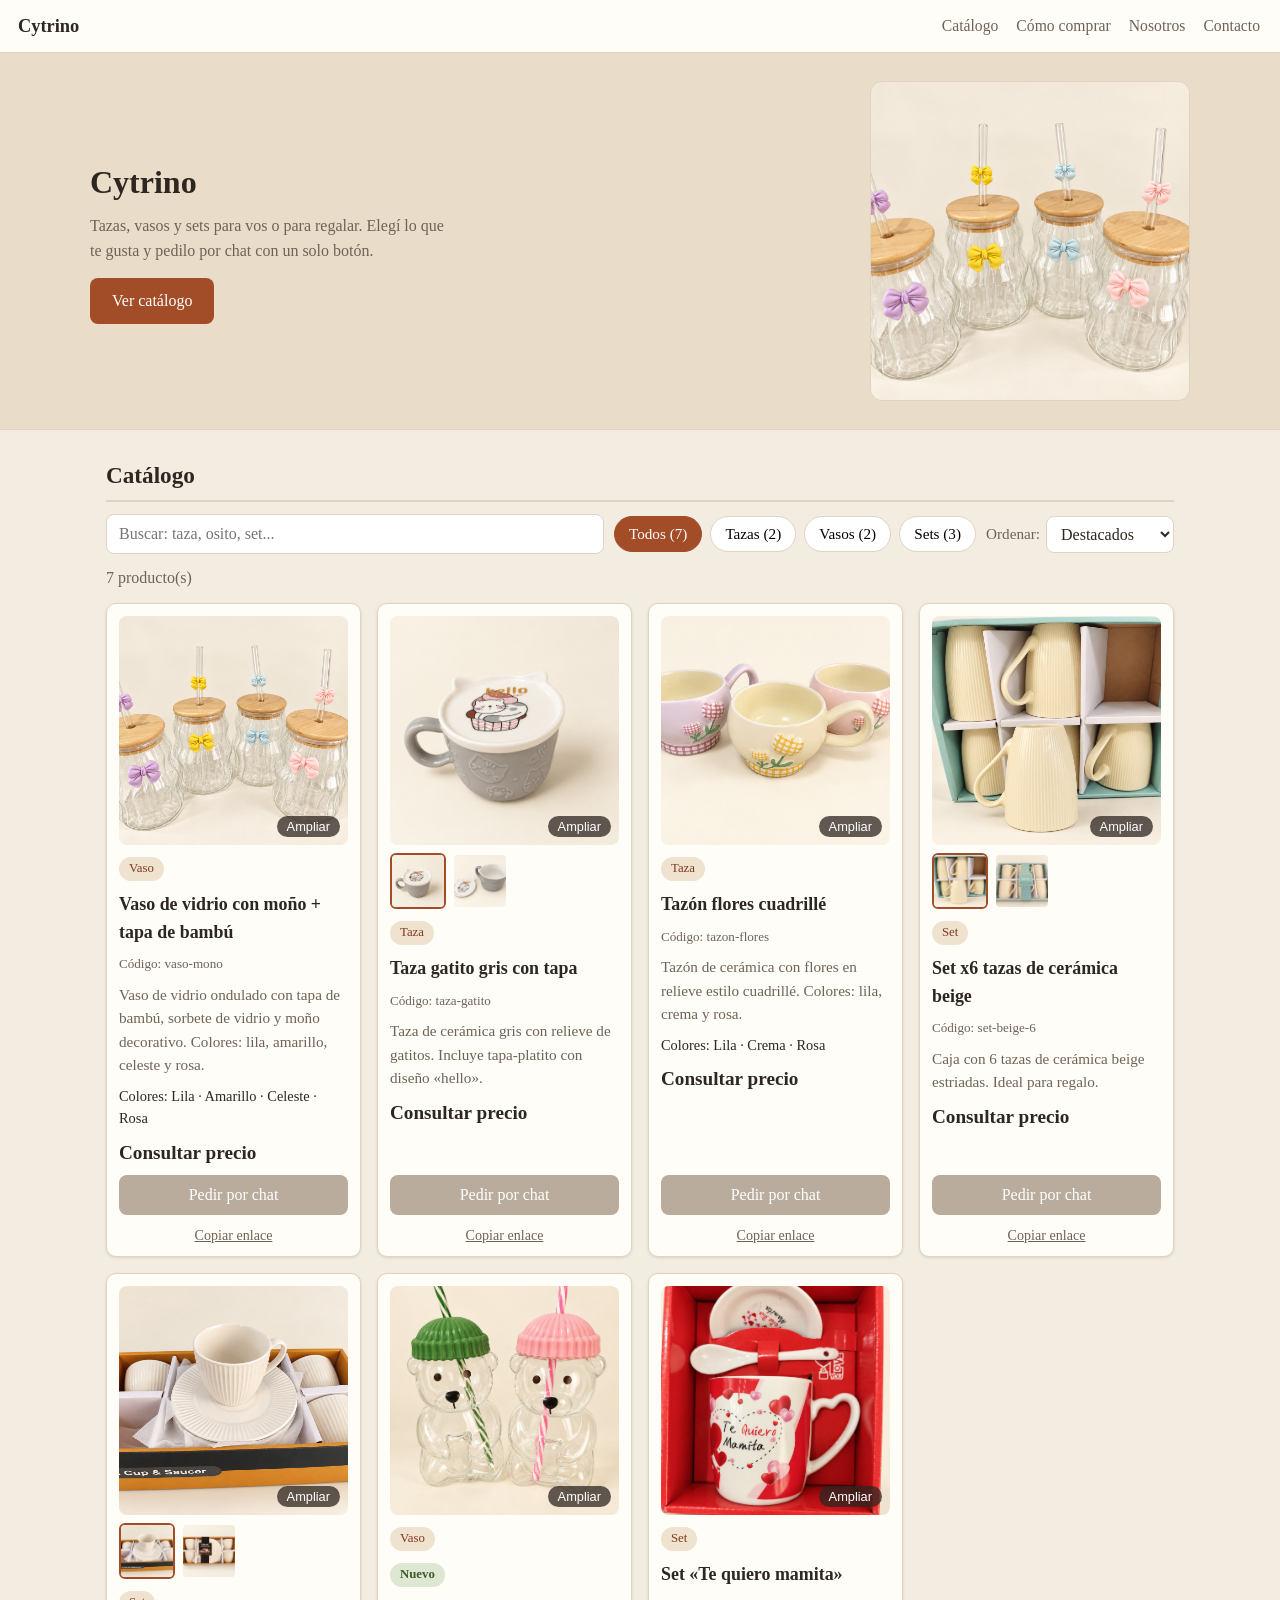
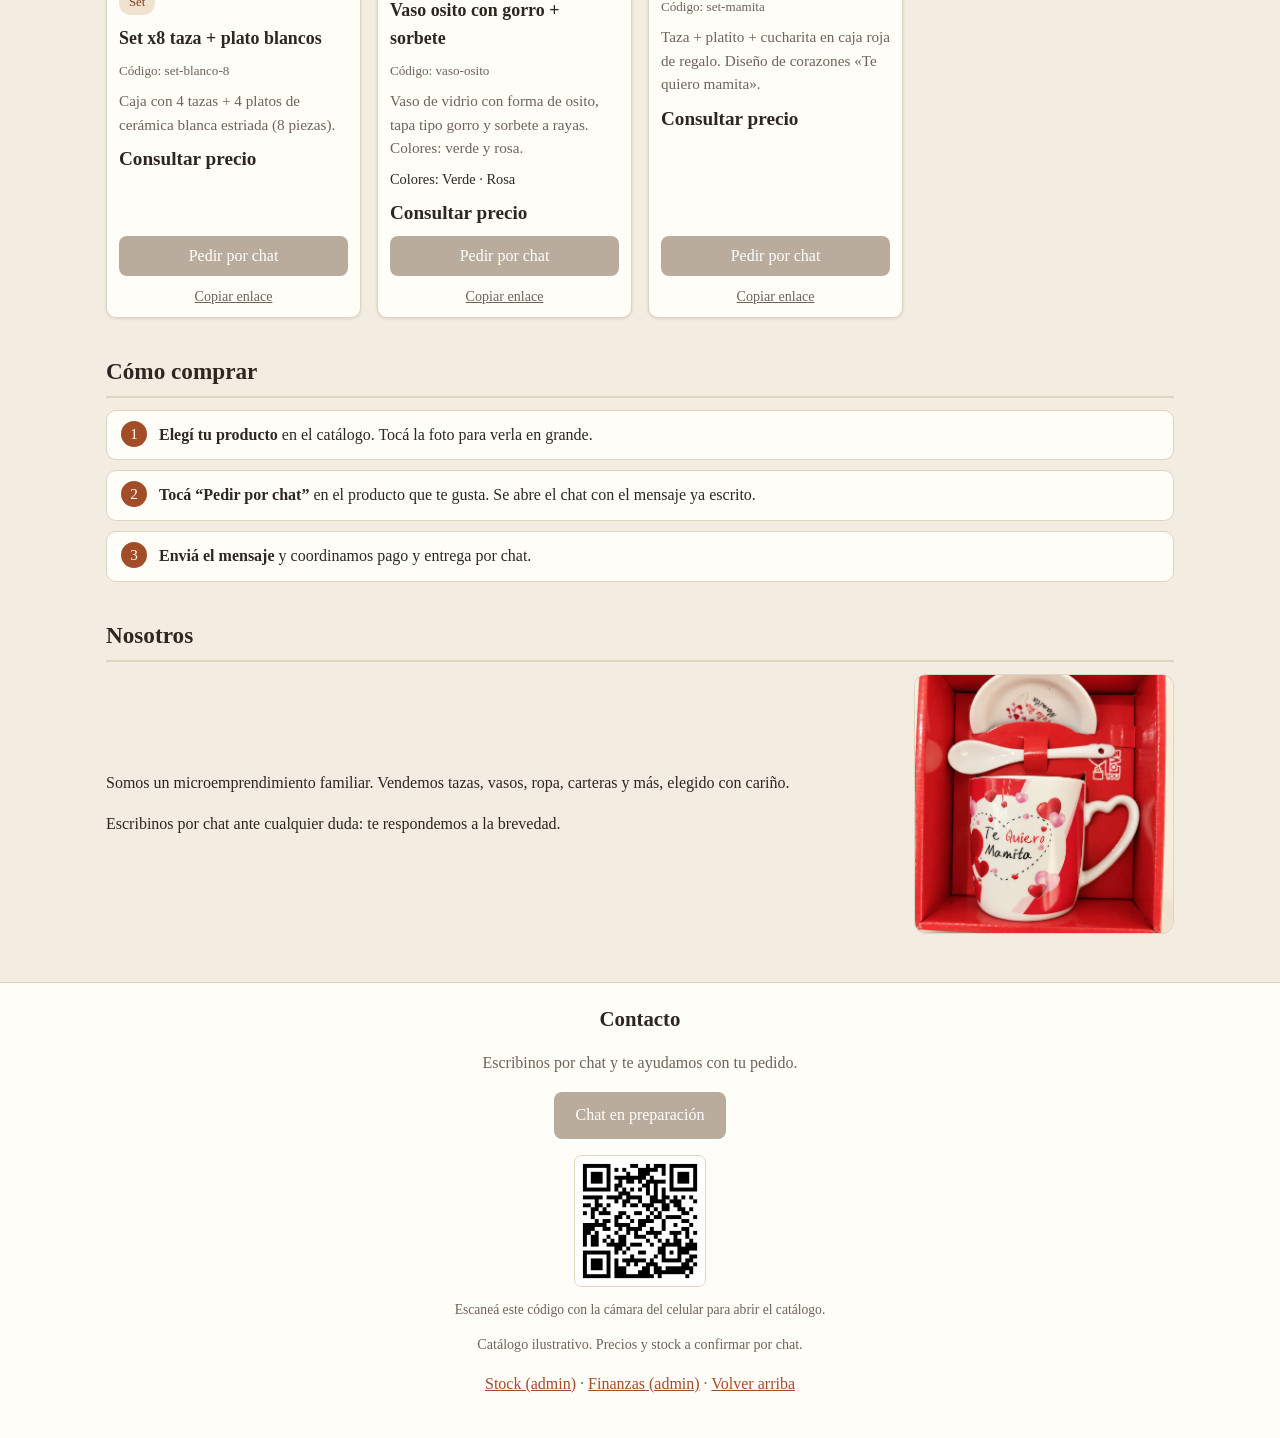
==== commit f913e3f1: "feat: PIN de administradora para stock y finanzas" ====
--- a/index.html
+++ b/index.html
@@ -93,7 +93,7 @@
       <figcaption>Escaneá este código con la cámara del celular para abrir el catálogo.</figcaption>
     </figure>
     <p class="pie-nota">Catálogo ilustrativo. Precios y stock a confirmar por chat.</p>
-    <p><a class="arriba" href="stock.html">Gestión de stock</a> · <a class="arriba" href="finanzas.html">Finanzas</a> · <a class="arriba" href="#inicio">Volver arriba</a></p>
+    <p><a class="arriba" href="stock.html">Stock (admin)</a> · <a class="arriba" href="finanzas.html">Finanzas (admin)</a> · <a class="arriba" href="#inicio">Volver arriba</a></p>
   </footer>
 
   <div id="lightbox" class="lightbox" hidden role="dialog" aria-modal="true" aria-label="Foto ampliada del producto">
--- a/assets/css/styles.css
+++ b/assets/css/styles.css
@@ -610,6 +610,16 @@
 
 .boton-archivo { cursor: pointer; }
 
+/* Puerta de administradora */
+body.bloqueado main,
+body.bloqueado .pie,
+body.bloqueado .barra .enlaces { display: none; }
+
+#puerta { max-width: 420px; margin: 40px auto; padding: 0 16px; }
+#puerta[hidden] { display: none; }
+.puerta-caja h2 { margin-top: 0; font-size: 1.3rem; }
+#salir { color: var(--acento); }
+
 .solo-lectores {
   position: absolute;
   width: 1px;
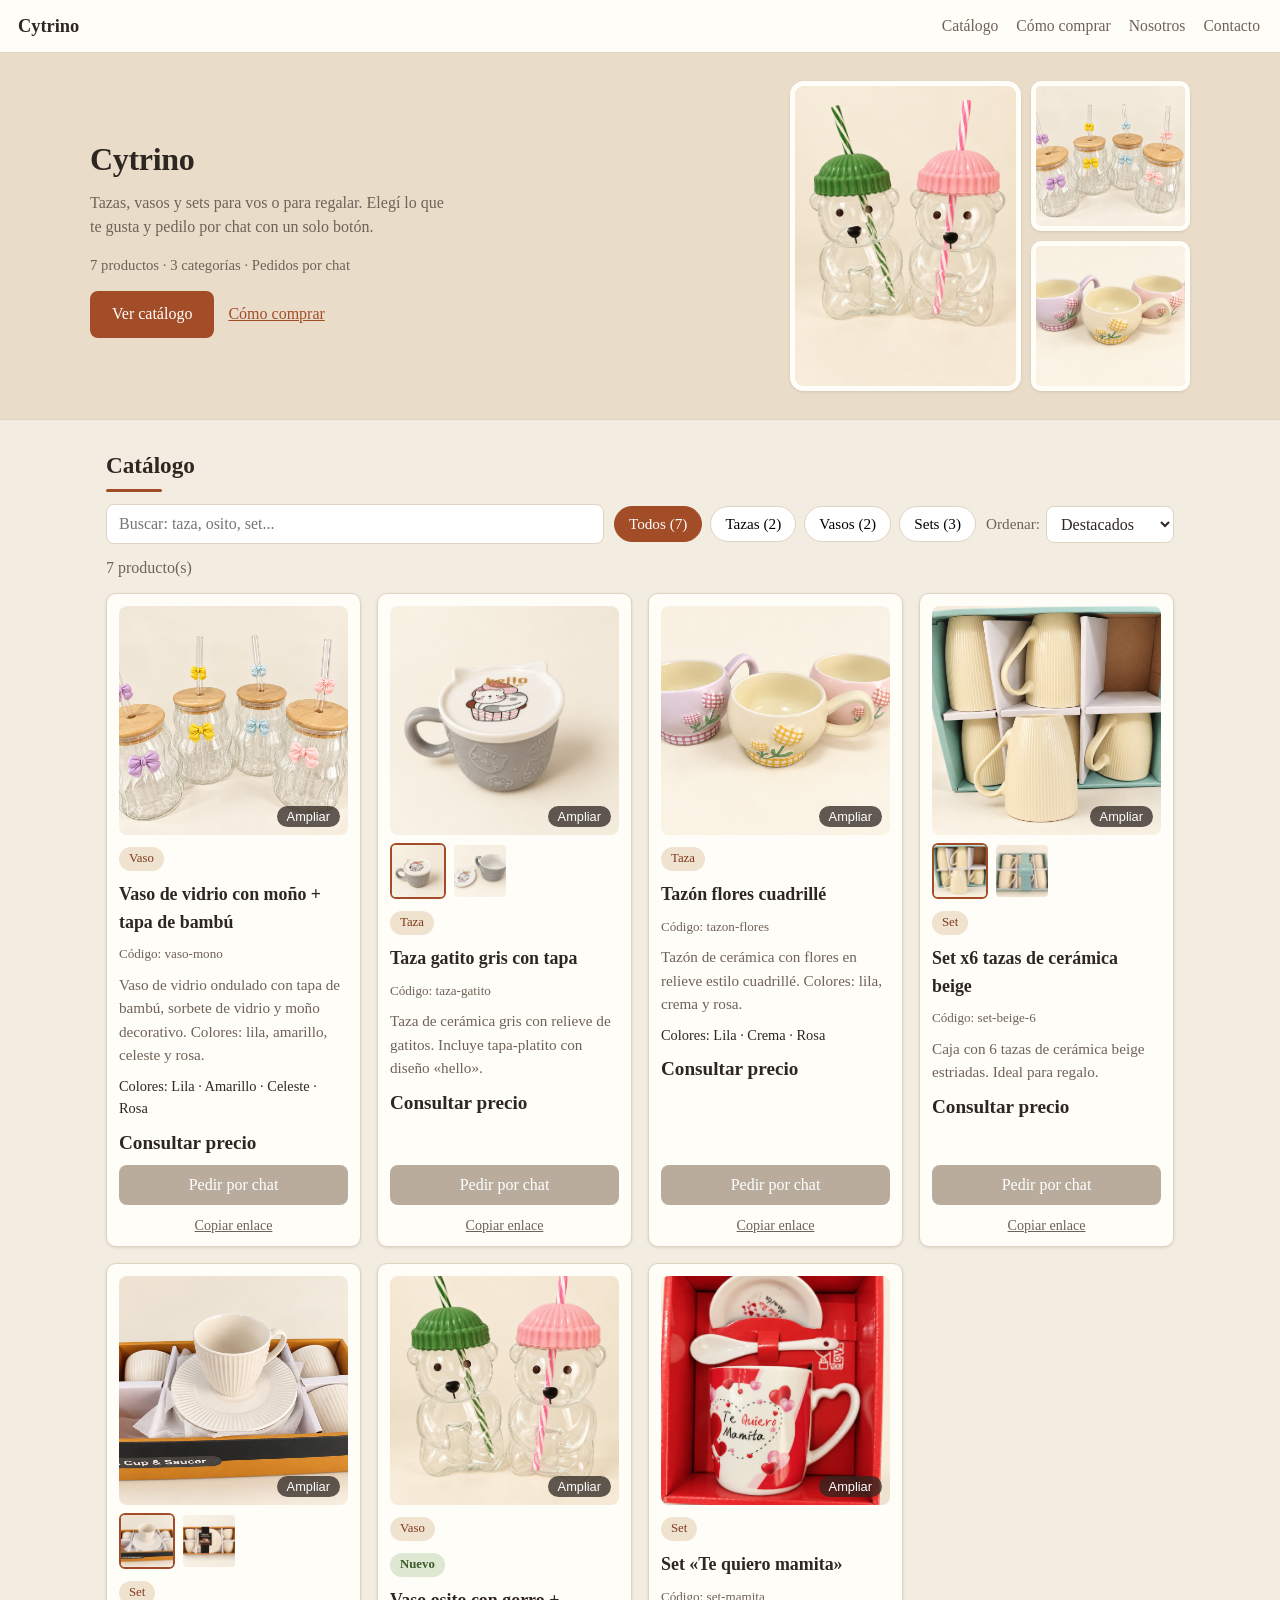
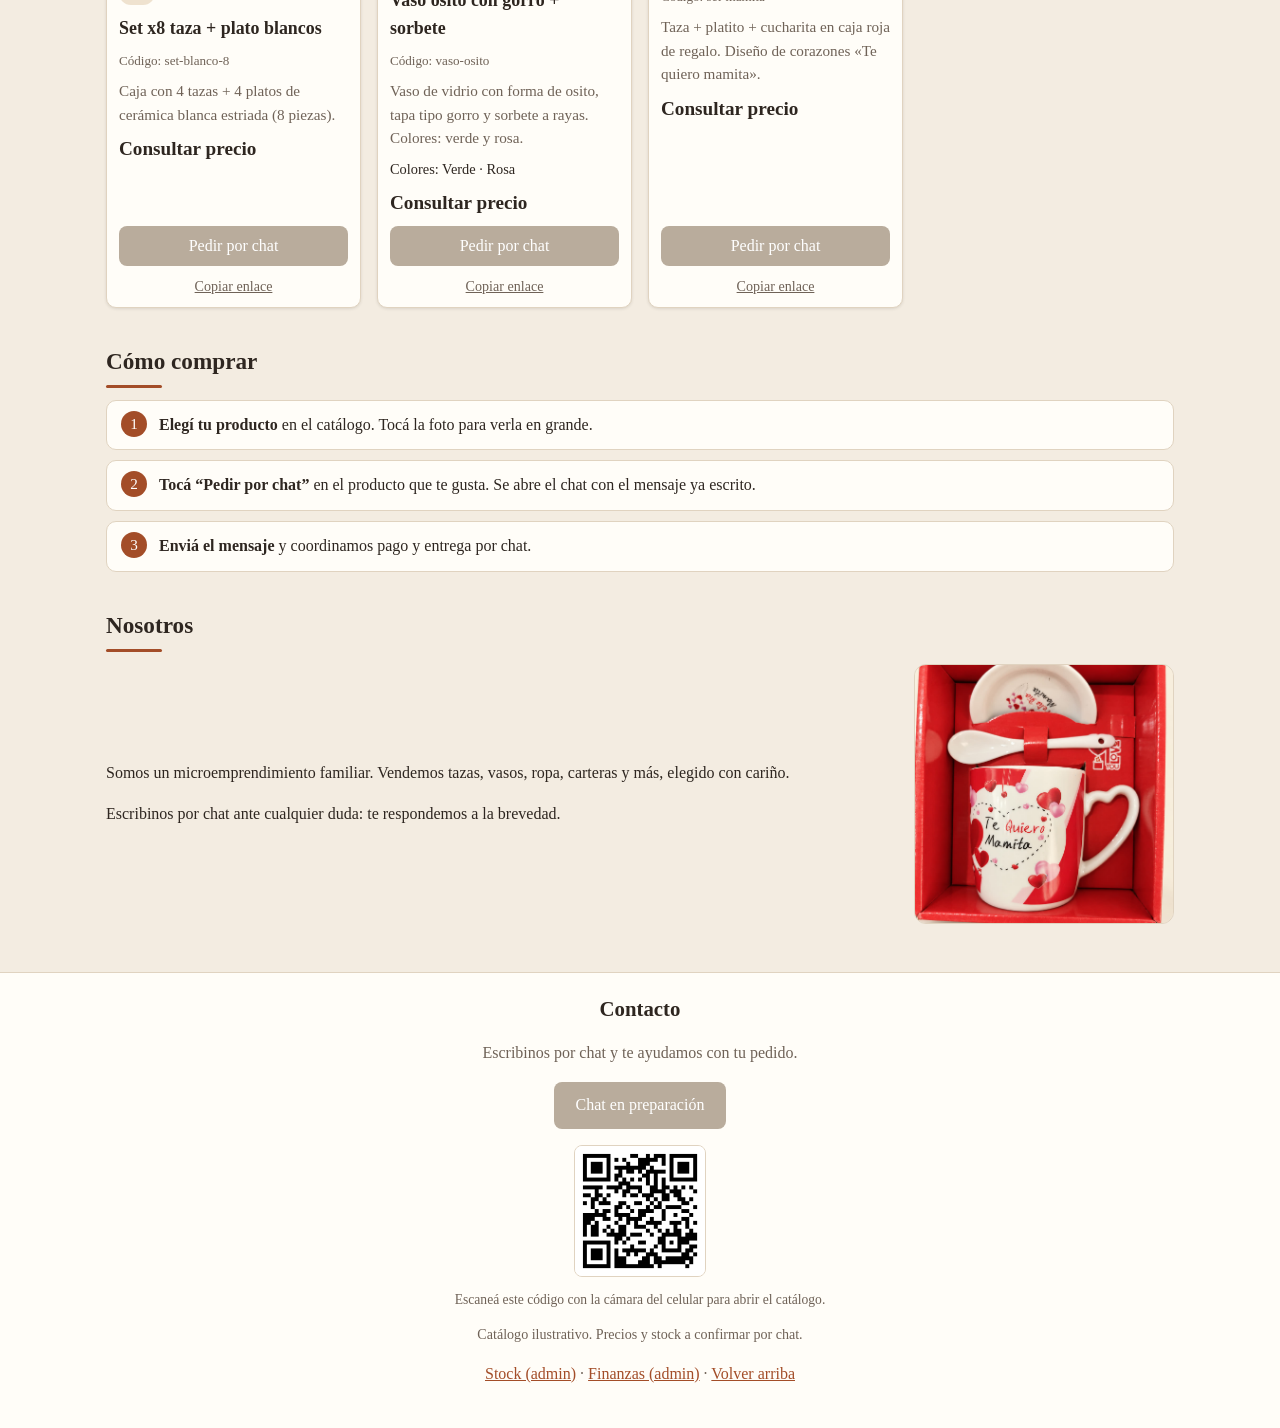
==== commit b190ac73: "feat: portada con collage, stats y titulos con acento" ====
--- a/index.html
+++ b/index.html
@@ -34,9 +34,17 @@
       <div class="portada-texto">
         <h1 id="nombre-tienda">Catálogo</h1>
         <p class="subtitulo">Tazas, vasos y sets para vos o para regalar. Elegí lo que te gusta y pedilo por chat con un solo botón.</p>
-        <a class="boton boton-portada" href="#catalogo">Ver catálogo</a>
+        <p class="portada-stats" id="portada-stats"></p>
+        <div class="portada-acciones">
+          <a class="boton boton-portada" href="#catalogo">Ver catálogo</a>
+          <a class="portada-secundario" href="#como-comprar">Cómo comprar</a>
+        </div>
       </div>
-      <img class="portada-foto" src="assets/img/taza_01.jpg" alt="Vasos de vidrio con moño, tapa de bambú y sorbete" fetchpriority="high">
+      <div class="portada-collage" aria-label="Fotos destacadas de productos">
+        <img class="collage-grande" src="assets/img/taza_09.jpg" alt="Vasos osito de vidrio con gorro y sorbete" fetchpriority="high">
+        <img class="collage-chica" src="assets/img/taza_01.jpg" alt="Vasos de vidrio con moño y tapa de bambú" loading="lazy" decoding="async">
+        <img class="collage-chica" src="assets/img/taza_04.jpg" alt="Tazones de cerámica con flores" loading="lazy" decoding="async">
+      </div>
     </div>
   </header>
 
--- a/assets/css/styles.css
+++ b/assets/css/styles.css
@@ -101,17 +101,35 @@
   align-items: center;
 }
 
-.portada-texto { flex: 1 1 320px; }
-
-.portada-foto {
-  flex: 0 1 320px;
-  width: 320px;
-  max-width: 38vw;
-  aspect-ratio: 1;
+.portada-texto { flex: 1 1 300px; }
+
+.portada h1 { letter-spacing: -0.01em; }
+
+.portada-stats { color: var(--suave); font-size: 0.92rem; margin: 0 0 14px; }
+.portada-stats:empty { display: none; }
+
+.portada-acciones { display: flex; gap: 14px; align-items: center; flex-wrap: wrap; }
+
+.portada-secundario { color: var(--acento); font-size: 1rem; }
+
+.portada-collage {
+  flex: 0 1 400px;
+  display: grid;
+  grid-template-columns: 1.45fr 1fr;
+  grid-template-rows: repeat(2, 150px);
+  gap: 10px;
+}
+
+.portada-collage img {
+  width: 100%;
+  height: 100%;
   object-fit: cover;
-  border-radius: 12px;
-  border: 1px solid var(--borde);
-}
+  border: 5px solid var(--tarjeta);
+  box-shadow: var(--sombra);
+}
+
+.collage-grande { grid-row: span 2; border-radius: 14px; }
+.collage-chica { border-radius: 10px; }
 
 .portada h1 { margin: 0 0 6px; font-size: 2rem; }
 
@@ -128,8 +146,19 @@
 section h2 {
   font-size: 1.45rem;
   margin: 0 0 12px;
-  padding-bottom: 6px;
-  border-bottom: 2px solid var(--borde);
+  padding-bottom: 8px;
+  position: relative;
+}
+
+section h2::after {
+  content: "";
+  position: absolute;
+  left: 0;
+  bottom: 0;
+  width: 56px;
+  height: 3px;
+  border-radius: 2px;
+  background: var(--acento);
 }
 
 .controles {
@@ -512,7 +541,8 @@
 
 @media (max-width: 640px) {
   .portada-interior { flex-direction: column; align-items: stretch; }
-  .portada-foto { width: 100%; max-width: none; flex: none; }
+  .portada-collage { flex: none; grid-template-columns: 1fr 1fr; grid-template-rows: 220px 130px; }
+  .collage-grande { grid-column: span 2; grid-row: auto; }
   .portada h1 { font-size: 1.6rem; }
   .nosotros-interior { flex-direction: column; align-items: stretch; }
   .nosotros-foto { width: 100%; max-width: none; flex: none; }
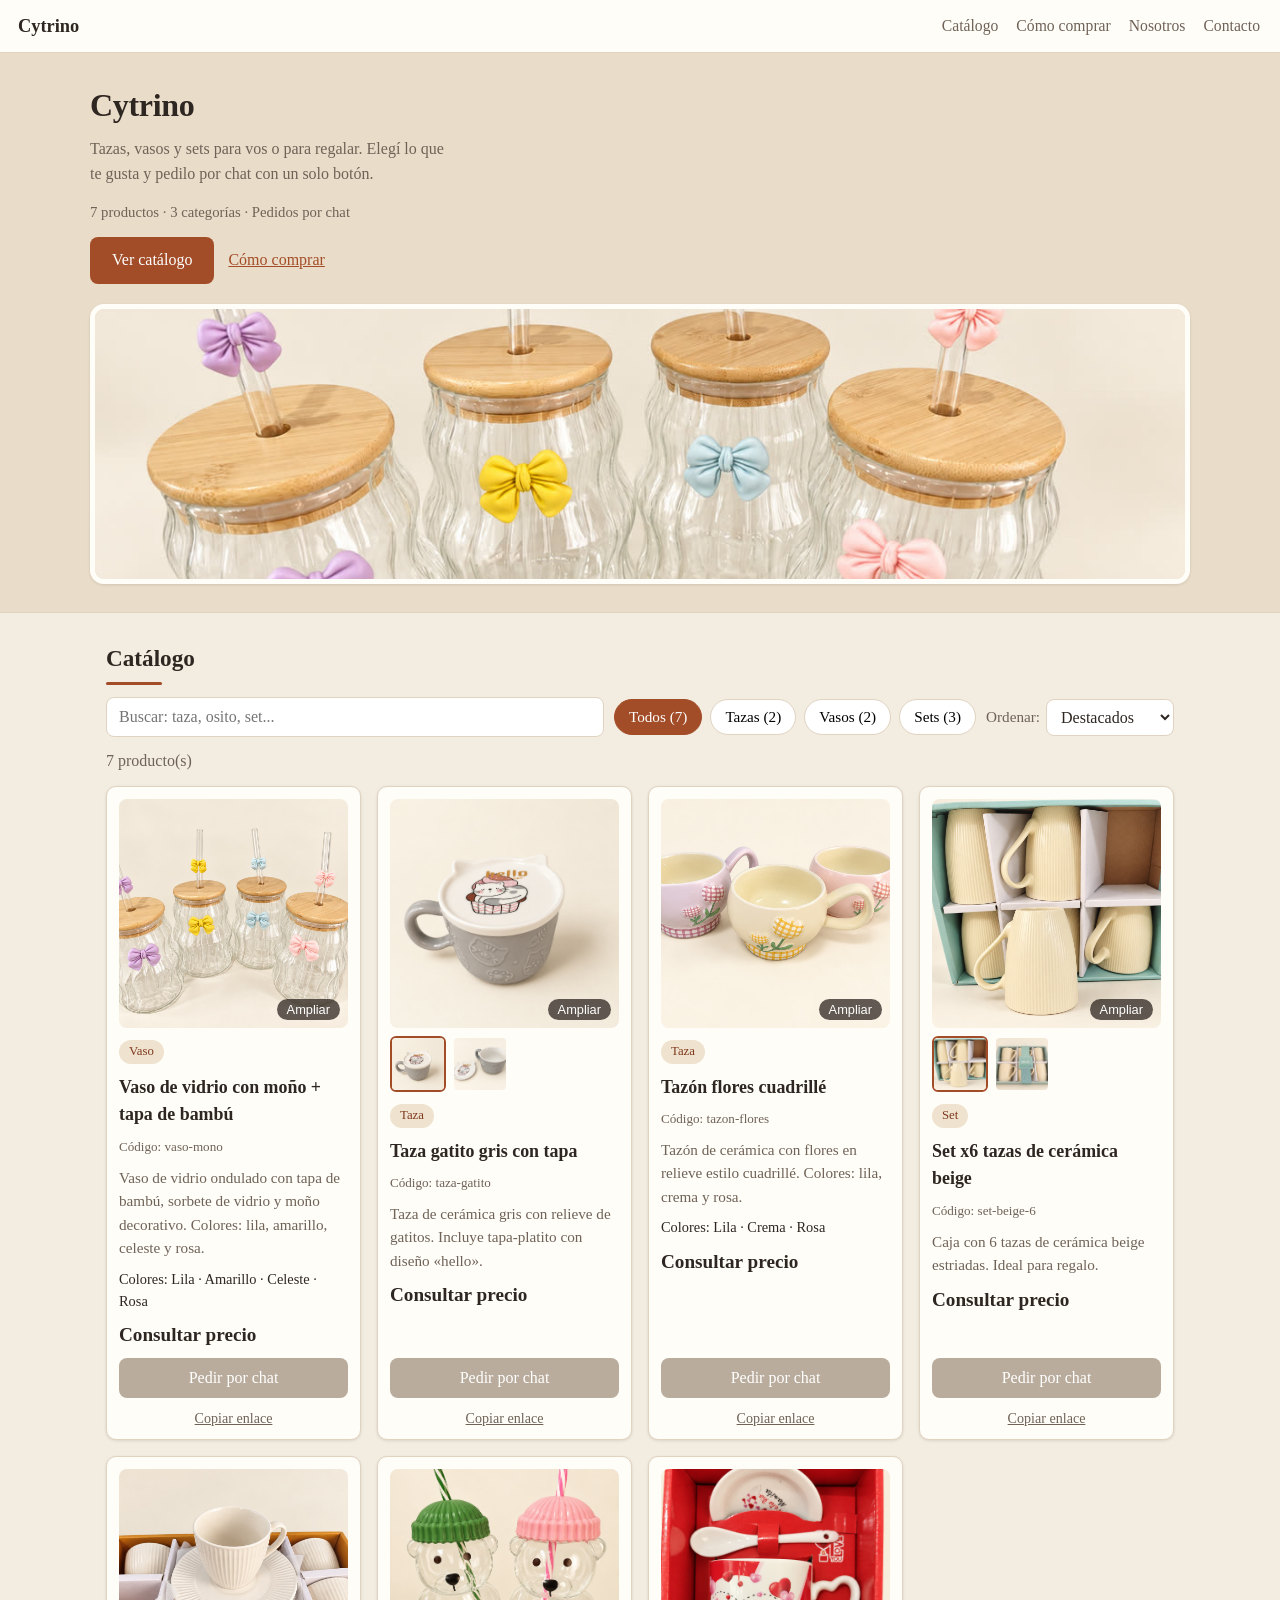
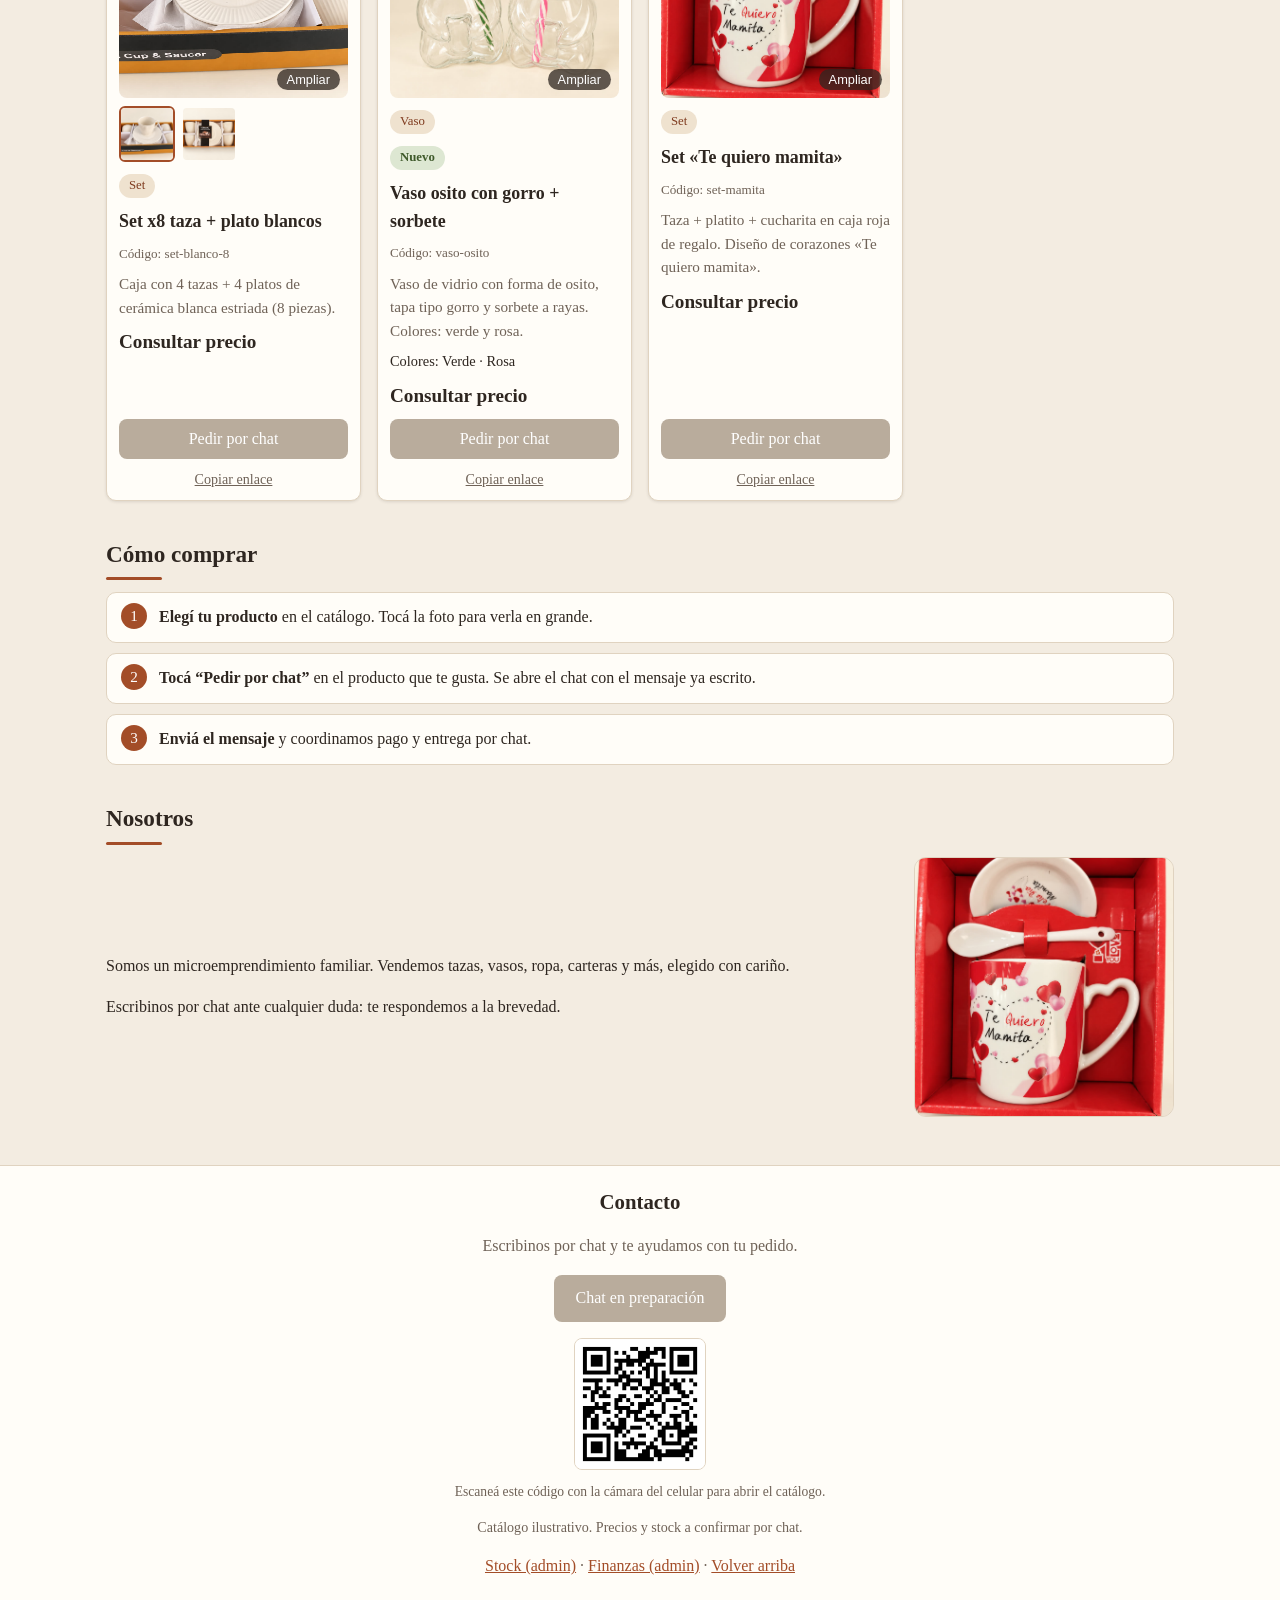
==== commit 16d8dd7e: "feat: portada estilo vidriera con banner panoramico" ====
--- a/index.html
+++ b/index.html
@@ -40,12 +40,8 @@
           <a class="portada-secundario" href="#como-comprar">Cómo comprar</a>
         </div>
       </div>
-      <div class="portada-collage" aria-label="Fotos destacadas de productos">
-        <img class="collage-grande" src="assets/img/taza_09.jpg" alt="Vasos osito de vidrio con gorro y sorbete" fetchpriority="high">
-        <img class="collage-chica" src="assets/img/taza_01.jpg" alt="Vasos de vidrio con moño y tapa de bambú" loading="lazy" decoding="async">
-        <img class="collage-chica" src="assets/img/taza_04.jpg" alt="Tazones de cerámica con flores" loading="lazy" decoding="async">
-      </div>
     </div>
+    <img class="portada-banner" src="assets/img/taza_01.jpg" alt="Vasos de vidrio con moño, tapa de bambú y sorbete" fetchpriority="high">
   </header>
 
   <main>
--- a/assets/css/styles.css
+++ b/assets/css/styles.css
@@ -96,9 +96,6 @@
 .portada-interior {
   max-width: 1100px;
   margin: 0 auto;
-  display: flex;
-  gap: 24px;
-  align-items: center;
 }
 
 .portada-texto { flex: 1 1 300px; }
@@ -112,24 +109,17 @@
 
 .portada-secundario { color: var(--acento); font-size: 1rem; }
 
-.portada-collage {
-  flex: 0 1 400px;
-  display: grid;
-  grid-template-columns: 1.45fr 1fr;
-  grid-template-rows: repeat(2, 150px);
-  gap: 10px;
-}
-
-.portada-collage img {
-  width: 100%;
-  height: 100%;
+.portada-banner {
+  display: block;
+  width: calc(100% - 36px);
+  max-width: 1100px;
+  height: 280px;
   object-fit: cover;
+  margin: 20px auto 0;
+  border-radius: 14px;
   border: 5px solid var(--tarjeta);
   box-shadow: var(--sombra);
 }
-
-.collage-grande { grid-row: span 2; border-radius: 14px; }
-.collage-chica { border-radius: 10px; }
 
 .portada h1 { margin: 0 0 6px; font-size: 2rem; }
 
@@ -540,9 +530,7 @@
 }
 
 @media (max-width: 640px) {
-  .portada-interior { flex-direction: column; align-items: stretch; }
-  .portada-collage { flex: none; grid-template-columns: 1fr 1fr; grid-template-rows: 220px 130px; }
-  .collage-grande { grid-column: span 2; grid-row: auto; }
+  .portada-banner { height: 180px; }
   .portada h1 { font-size: 1.6rem; }
   .nosotros-interior { flex-direction: column; align-items: stretch; }
   .nosotros-foto { width: 100%; max-width: none; flex: none; }
